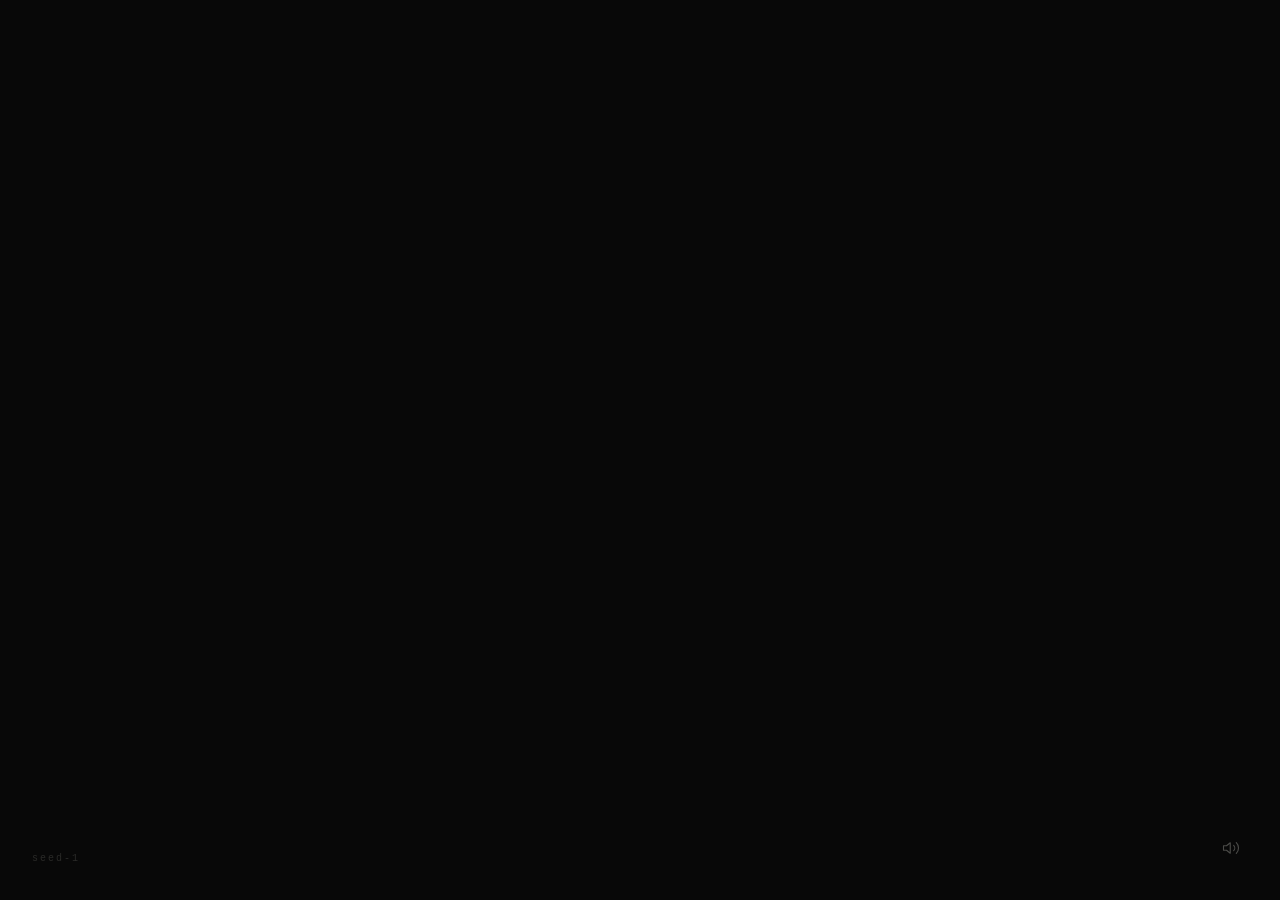
==== seed-1/experience/index.html @ fc24b25f "Create seed-1 experience index.html" ====
<!DOCTYPE html>
<html lang="en">
<head>
  <meta charset="UTF-8" />
  <meta name="viewport" content="width=device-width, initial-scale=1.0, user-scalable=no" />
  <title>seed-1</title>
  <script src="https://cdnjs.cloudflare.com/ajax/libs/p5.js/1.9.0/p5.min.js"></script>
  <style>
    * { margin: 0; padding: 0; box-sizing: border-box; }

    html, body {
      width: 100%;
      height: 100%;
      background: #080808;
      overflow: hidden;
    }

    /* p5 canvas sits behind everything */
    canvas {
      display: block;
      position: fixed;
      inset: 0;
    }

    /* UI layer floats above canvas */
    #ui {
      position: fixed;
      inset: 0;
      pointer-events: none;
      z-index: 10;
    }

    /* Mute toggle — bottom right, pointer-events re-enabled */
    #mute-btn {
      position: absolute;
      bottom: 32px;
      right: 32px;
      pointer-events: all;
      cursor: pointer;
      background: none;
      border: none;
      padding: 8px;
      opacity: 0.35;
      transition: opacity 0.4s;
    }

    #mute-btn:hover { opacity: 0.7; }

    #mute-btn svg {
      width: 18px;
      height: 18px;
      fill: none;
      stroke: #c8c8c0;
      stroke-width: 1.5;
      stroke-linecap: round;
      stroke-linejoin: round;
    }

    /* Seed name — bottom left */
    #seed-label {
      position: absolute;
      bottom: 36px;
      left: 32px;
      font-family: 'Courier New', monospace;
      font-size: 10px;
      letter-spacing: 0.2em;
      color: #2a2a28;
      text-transform: lowercase;
    }
  </style>
</head>
<body>

<div id="ui">
  <button id="mute-btn" aria-label="Toggle sound" title="Toggle sound">
    <!-- Speaker icon, swapped via JS when muted -->
    <svg id="icon-sound" viewBox="0 0 24 24">
      <path d="M11 5L6 9H2v6h4l5 4V5z"/>
      <path d="M19.07 4.93a10 10 0 0 1 0 14.14"/>
      <path d="M15.54 8.46a5 5 0 0 1 0 7.07"/>
    </svg>
    <svg id="icon-mute" viewBox="0 0 24 24" style="display:none">
      <path d="M11 5L6 9H2v6h4l5 4V5z"/>
      <line x1="23" y1="9" x2="17" y2="15"/>
      <line x1="17" y1="9" x2="23" y2="15"/>
    </svg>
  </button>
  <span id="seed-label">seed-1</span>
</div>

<script>
// ─────────────────────────────────────────────────────────────────────────────
// CONFIGURATION
// Change SEED_STRING per pendant. Everything visual is derived from this value.
// Change SOUND_FILES to point to your hosted audio files.
// ─────────────────────────────────────────────────────────────────────────────

const SEED_STRING = 'seed-1';

const SOUND_FILES = [
  // Add your sound file URLs here, e.g.:
  // 'https://yourdomain.com/sounds/forest-a.mp3',
  // 'sounds/forest-b.mp3',
];

// ─────────────────────────────────────────────────────────────────────────────
// SEED HASH
// Converts the seed string into a stable integer used to initialise
// p5's random number generator. Same string → same visual character, always.
// ─────────────────────────────────────────────────────────────────────────────

function hashString(str) {
  let h = 0;
  for (let i = 0; i < str.length; i++) {
    h = Math.imul(31, h) + str.charCodeAt(i) | 0;
  }
  return Math.abs(h);
}

const SEED_INT = hashString(SEED_STRING);

// ─────────────────────────────────────────────────────────────────────────────
// TIME-BASED PHASE
// The animation runs on a continuous 6-hour cycle.
// Each visit catches it at a different point in that cycle.
// This value (0.0 → 1.0) is passed into the noise field as a z-offset,
// so the fluid is always mid-flow, never restarting from the same state.
// ─────────────────────────────────────────────────────────────────────────────

const CYCLE_MS    = 20 * 60 * 1000; // 20 minutes in milliseconds
const TIME_PHASE  = (Date.now() % CYCLE_MS) / CYCLE_MS; // 0.0 → 1.0

// ─────────────────────────────────────────────────────────────────────────────
// P5 SKETCH
// ─────────────────────────────────────────────────────────────────────────────

new p5(function(p) {

  // ── Parameters derived from seed ──────────────────────────────────────────
  // We temporarily set p5's random seed to extract stable parameters,
  // then reset it so the animation itself runs freely from the time phase.

  let params = {};

  function deriveParams() {
    p.randomSeed(SEED_INT);

    params = {
      // How many fluid layers to draw (2–4)
      layers:      Math.floor(p.random(2, 5)),

      // Base noise scale: controls size of fluid shapes
      // Smaller = larger, more billowing forms
      // Larger  = tighter, more intricate forms
      noiseScale:  p.random(0.0008, 0.0022),

      // How fast the noise field evolves over time
      // This is the speed of the 6-hour cycle applied per frame
      timeScale:   p.random(0.00006, 0.00014),

      // Ink darkness: how dark the shapes are relative to background
      // 0 = invisible, 1 = maximum contrast
      inkStrength: p.random(0.45, 0.72),

      // Slight warm/cool bias per pendant (very subtle)
      // 0 = pure grey, positive = very faint warm, negative = very faint cool
      colorBias:   p.random(-0.015, 0.015),
    };

    p.randomSeed(); // release seed lock
  }

  // ── Offscreen graphics buffers ────────────────────────────────────────────
  // We render each fluid layer into a graphics buffer,
  // then composite them onto the main canvas with low opacity.
  // This creates soft, overlapping forms rather than a single flat layer.

  let t = 0; // time accumulator, starts at the cycle phase

  // ── Setup ─────────────────────────────────────────────────────────────────

  p.setup = function() {
    let cnv = p.createCanvas(p.windowWidth, p.windowHeight);
    cnv.style('display', 'block');
    cnv.style('position', 'fixed');
    cnv.style('top', '0');
    cnv.style('left', '0');

    p.pixelDensity(1); // keep it lightweight on high-DPI screens
    p.noiseDetail(4, 0.5); // 4 octaves of noise, moderate falloff

    deriveParams();

    // Initialise time from the cycle phase so each visit starts mid-flow
    t = TIME_PHASE * 1000;

    p.background(38); // testing brightness — reduce back to 8 when done
    drawBacklight();
  };

  // ── Backlight ─────────────────────────────────────────────────────────────
  // A soft radial glow centred on the canvas — the ink floats against this
  // rather than against pure black. Drawn once at setup and also on resize.

  function drawBacklight() {
    let cx = p.width  / 2;
    let cy = p.height / 2;
    let r  = p.max(p.width, p.height) * 0.72;

    // Concentric ellipses fading inward to a slightly lighter centre —
    // most of the light is concentrated near the middle (quadratic falloff)
    for (let i = 0; i < 80; i++) {
      let pct = i / 80;               // 0 = edge, 1 = centre
      let br  = p.lerp(38, 72, pct * pct);
      let a   = p.lerp(0, 60, pct * pct);
      p.noStroke();
      p.fill(br, br, br + 2, a);      // faintest cool tint at centre
      let d = r * 2 * (1 - pct * 0.85);
      p.ellipse(cx, cy, d, d);
    }
  }

  // ── Draw ──────────────────────────────────────────────────────────────────
  // Each frame:
  // 1. Slowly fade the canvas toward the background — this dissolves old ink
  //    and creates smooth trailing forms rather than hard edges
  // 2. For each noise layer, sample the field and paint ink directly
  // 3. Advance time by a tiny amount

  p.draw = function() {

    // Fade toward background each frame — low alpha = long smooth trails
    // NOTE: bg value is bright (38) for testing — bring back to 8 when done
    p.noStroke();
    p.fill(38, 38, 40, 12);
    p.rect(0, 0, p.width, p.height);

    // Step size: pixels between noise samples
    // 4 = good balance of smoothness and performance
    let step = 4;

    // Draw each fluid layer directly onto the main canvas
    for (let li = 0; li < params.layers; li++) {

      // Each layer samples a offset region of the noise field
      // so they drift independently
      let layerOffset = li * 400;

      for (let x = 0; x < p.width; x += step) {
        for (let y = 0; y < p.height; y += step) {

          // 3D noise: x/y = position, t = slow time evolution
          let n = p.noise(
            x * params.noiseScale + layerOffset,
            y * params.noiseScale + layerOffset,
            t * params.timeScale + li * 0.3
          );

          // Only paint where noise exceeds threshold —
          // creates distinct shapes rather than a uniform wash
          let threshold = 0.42;
          let density = p.constrain((n - threshold) / (1 - threshold), 0, 1);

          if (density > 0) {
            // Ink is darker than the background — ink in water, not light
            // v goes from background brightness down toward black at full density
            let v = p.map(density, 0, 1, 38, 38 - params.inkStrength * 80);
            let rv = v + params.colorBias * 40;
            let bv = v - params.colorBias * 40;

            // Soft edges: opacity follows density
            let a = density * params.inkStrength * 255 * 0.6;

            p.noStroke();
            p.fill(rv, v, bv, a);
            p.rect(x, y, step, step);
          }
        }
      }
    }

    // Advance time — gentle continuous drift
    t += 0.08;
  };

  // ── Resize ────────────────────────────────────────────────────────────────

  p.windowResized = function() {
    p.resizeCanvas(p.windowWidth, p.windowHeight);
    p.background(38);
    drawBacklight();
  };

});

// ─────────────────────────────────────────────────────────────────────────────
// AUDIO
// Starts automatically on load. Falls back silently if no files are configured.
// Web Audio API requires a user gesture on some browsers before playing —
// we attach a one-time click listener as a fallback.
// ─────────────────────────────────────────────────────────────────────────────

let audioCtx   = null;
let gainNode   = null;
let isMuted    = false;
let hasPlayed  = false;

async function startAudio() {
  if (hasPlayed || SOUND_FILES.length === 0) return;
  hasPlayed = true;

  try {
    audioCtx = new (window.AudioContext || window.webkitAudioContext)();
    gainNode = audioCtx.createGain();
    gainNode.connect(audioCtx.destination);
    gainNode.gain.value = 1;

    // Pick a random file from the pool
    const url = SOUND_FILES[Math.floor(Math.random() * SOUND_FILES.length)];
    const res = await fetch(url);
    const buf = await res.arrayBuffer();
    const decoded = await audioCtx.decodeAudioData(buf);

    const source = audioCtx.createBufferSource();
    source.buffer  = decoded;
    source.loop    = true;
    source.connect(gainNode);
    source.start();

    // When this sound ends, pick a new random one
    source.onended = () => { hasPlayed = false; startAudio(); };

  } catch(e) {
    // No sound configured or blocked — fail silently
    console.info('Audio not available:', e.message);
  }
}

// Try autoplay immediately
startAudio();

// Fallback: first interaction triggers audio if autoplay was blocked
document.addEventListener('click', () => startAudio(), { once: true });
document.addEventListener('touchend', () => startAudio(), { once: true });

// ── Mute toggle ──────────────────────────────────────────────────────────────

const muteBtn   = document.getElementById('mute-btn');
const iconSound = document.getElementById('icon-sound');
const iconMute  = document.getElementById('icon-mute');

muteBtn.addEventListener('click', () => {
  isMuted = !isMuted;

  if (gainNode) {
    // Smooth fade rather than abrupt cut
    gainNode.gain.cancelScheduledValues(audioCtx.currentTime);
    gainNode.gain.linearRampToValueAtTime(
      isMuted ? 0 : 1,
      audioCtx.currentTime + 0.3
    );
  }

  iconSound.style.display = isMuted ? 'none'  : 'block';
  iconMute.style.display  = isMuted ? 'block' : 'none';
});
</script>

</body>
</html>
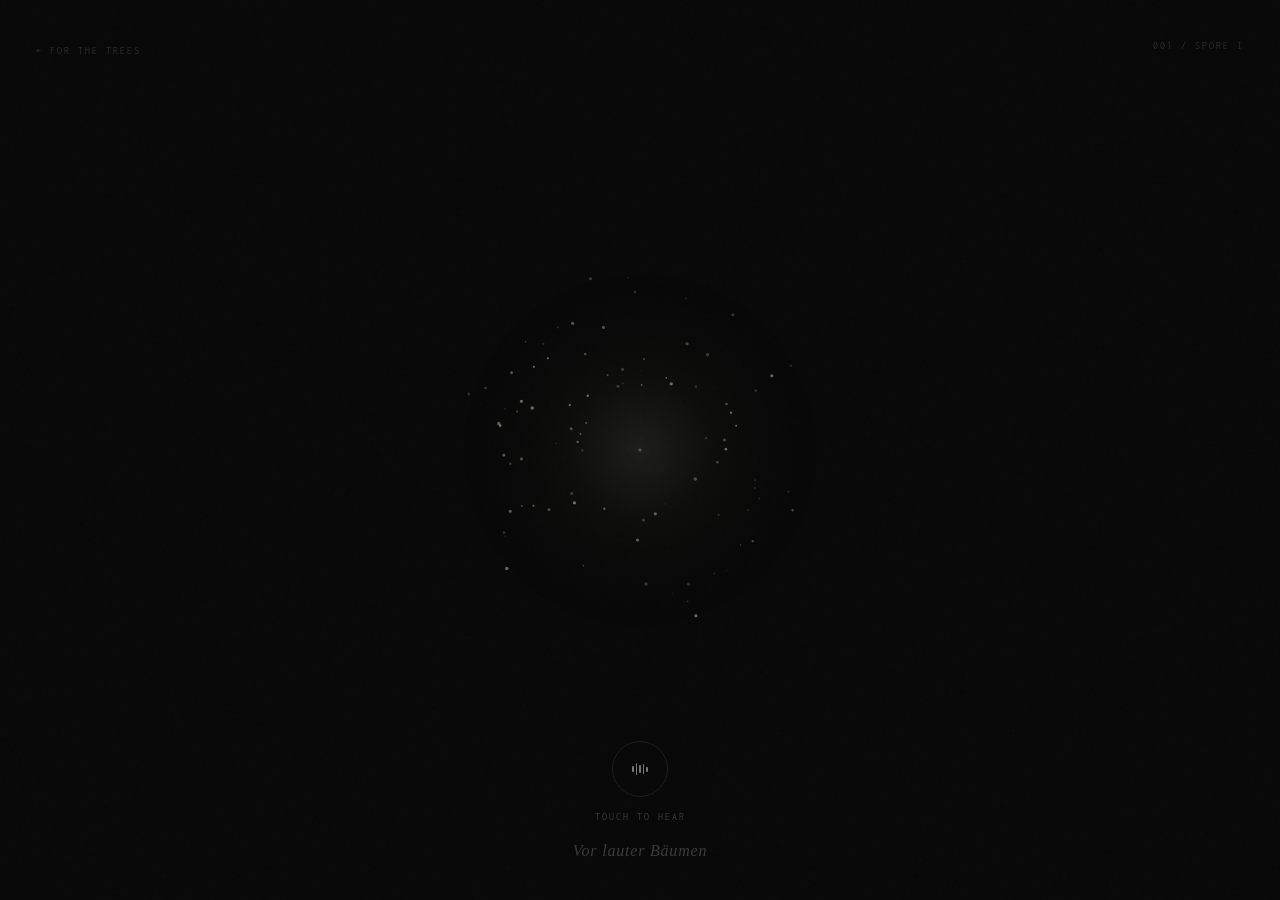
==== commit da8cf30f: "Update index.html" ====
--- a/seed-1/experience/index.html
+++ b/seed-1/experience/index.html
@@ -1,370 +1,500 @@
 <!DOCTYPE html>
-<html lang="en">
+<html lang="de">
 <head>
   <meta charset="UTF-8" />
-  <meta name="viewport" content="width=device-width, initial-scale=1.0, user-scalable=no" />
-  <title>seed-1</title>
-  <script src="https://cdnjs.cloudflare.com/ajax/libs/p5.js/1.9.0/p5.min.js"></script>
+  <meta name="viewport" content="width=device-width, initial-scale=1.0" />
+  <title>Spore I — For the Trees</title>
+  <link rel="preconnect" href="https://fonts.googleapis.com">
+  <link href="https://fonts.googleapis.com/css2?family=IM+Fell+English:ital@0;1&family=Inconsolata:wght@300;400&display=swap" rel="stylesheet">
   <style>
+    :root {
+      --black: #080808;
+      --border: #1e1e1e;
+      --text-dim: #3a3a3a;
+      --text-mid: #777770;
+      --text: #c8c8c0;
+      --text-bright: #e8e8e0;
+      --accent: #a8a890;
+    }
+
     * { margin: 0; padding: 0; box-sizing: border-box; }
 
     html, body {
-      width: 100%;
+      background: var(--black);
+      color: var(--text);
+      font-family: 'Inconsolata', monospace;
+      font-weight: 300;
       height: 100%;
-      background: #080808;
       overflow: hidden;
-    }
-
-    /* p5 canvas sits behind everything */
-    canvas {
-      display: block;
+      user-select: none;
+    }
+
+    /* Grain */
+    body::after {
+      content: '';
       position: fixed;
       inset: 0;
-    }
-
-    /* UI layer floats above canvas */
-    #ui {
+      background-image: url("data:image/svg+xml,%3Csvg viewBox='0 0 256 256' xmlns='http://www.w3.org/2000/svg'%3E%3Cfilter id='noise'%3E%3CfeTurbulence type='fractalNoise' baseFrequency='0.9' numOctaves='4' stitchTiles='stitch'/%3E%3C/filter%3E%3Crect width='100%25' height='100%25' filter='url(%23noise)' opacity='0.04'/%3E%3C/svg%3E");
+      pointer-events: none;
+      z-index: 100;
+      opacity: 0.5;
+    }
+
+    canvas {
       position: fixed;
       inset: 0;
+      display: block;
+    }
+
+    /* UI layer */
+    .ui {
+      position: fixed;
+      inset: 0;
+      z-index: 10;
+      display: flex;
+      flex-direction: column;
+      justify-content: space-between;
+      padding: 40px 36px;
       pointer-events: none;
-      z-index: 10;
-    }
-
-    /* Mute toggle — bottom right, pointer-events re-enabled */
-    #mute-btn {
-      position: absolute;
-      bottom: 32px;
-      right: 32px;
+    }
+
+    .ui-top {
+      display: flex;
+      justify-content: space-between;
+      align-items: flex-start;
+    }
+
+    .ui-nav {
+      pointer-events: all;
+    }
+
+    .ui-nav a {
+      font-size: 10px;
+      letter-spacing: 0.2em;
+      text-transform: uppercase;
+      color: var(--text-dim);
+      text-decoration: none;
+      transition: color 0.3s;
+    }
+
+    .ui-nav a:hover { color: var(--text); }
+
+    .piece-id {
+      font-size: 10px;
+      letter-spacing: 0.2em;
+      text-transform: uppercase;
+      color: var(--text-dim);
+    }
+
+    .ui-bottom {
+      display: flex;
+      flex-direction: column;
+      align-items: center;
+      gap: 20px;
+    }
+
+    /* Sound trigger */
+    .sound-btn {
       pointer-events: all;
       cursor: pointer;
+      display: flex;
+      flex-direction: column;
+      align-items: center;
+      gap: 14px;
       background: none;
       border: none;
-      padding: 8px;
-      opacity: 0.35;
-      transition: opacity 0.4s;
-    }
-
-    #mute-btn:hover { opacity: 0.7; }
-
-    #mute-btn svg {
-      width: 18px;
-      height: 18px;
-      fill: none;
-      stroke: #c8c8c0;
-      stroke-width: 1.5;
-      stroke-linecap: round;
-      stroke-linejoin: round;
-    }
-
-    /* Seed name — bottom left */
-    #seed-label {
+      color: inherit;
+      font-family: inherit;
+      transition: opacity 0.3s;
+    }
+
+    .sound-btn:hover { opacity: 0.7; }
+
+    .sound-ring {
+      width: 56px;
+      height: 56px;
+      border-radius: 50%;
+      border: 1px solid var(--border);
+      display: flex;
+      align-items: center;
+      justify-content: center;
+      position: relative;
+      transition: border-color 0.4s;
+    }
+
+    .sound-ring.playing {
+      border-color: var(--accent);
+    }
+
+    .sound-ring.playing .pulse {
+      animation: pulse 2s ease-in-out infinite;
+    }
+
+    .pulse {
       position: absolute;
-      bottom: 36px;
-      left: 32px;
-      font-family: 'Courier New', monospace;
+      inset: -8px;
+      border-radius: 50%;
+      border: 1px solid var(--accent);
+      opacity: 0;
+    }
+
+    @keyframes pulse {
+      0%   { transform: scale(1);    opacity: 0.5; }
+      100% { transform: scale(1.5);  opacity: 0; }
+    }
+
+    .sound-icon {
+      width: 16px;
+      height: 16px;
+      display: flex;
+      align-items: center;
+      justify-content: center;
+      gap: 2px;
+    }
+
+    .sound-bar {
+      width: 2px;
+      background: var(--text-mid);
+      border-radius: 1px;
+      transition: height 0.1s;
+    }
+
+    .b1 { height: 6px; }
+    .b2 { height: 12px; }
+    .b3 { height: 8px; }
+    .b4 { height: 10px; }
+    .b5 { height: 5px; }
+
+    .sound-ring.playing .b1 { animation: bar 0.8s ease-in-out infinite alternate; }
+    .sound-ring.playing .b2 { animation: bar 0.6s ease-in-out infinite alternate 0.1s; }
+    .sound-ring.playing .b3 { animation: bar 1s ease-in-out infinite alternate 0.2s; }
+    .sound-ring.playing .b4 { animation: bar 0.7s ease-in-out infinite alternate 0.05s; }
+    .sound-ring.playing .b5 { animation: bar 0.9s ease-in-out infinite alternate 0.15s; }
+
+    @keyframes bar {
+      from { transform: scaleY(0.3); }
+      to   { transform: scaleY(1.8); }
+    }
+
+    .sound-label {
       font-size: 10px;
       letter-spacing: 0.2em;
-      color: #2a2a28;
-      text-transform: lowercase;
+      text-transform: uppercase;
+      color: var(--text-dim);
+    }
+
+    .piece-title {
+      font-family: 'IM Fell English', serif;
+      font-style: italic;
+      font-size: 1rem;
+      color: var(--text-dim);
+      letter-spacing: 0.05em;
+    }
+
+    /* Loading screen */
+    #loading {
+      position: fixed;
+      inset: 0;
+      background: var(--black);
+      z-index: 50;
+      display: flex;
+      align-items: center;
+      justify-content: center;
+      transition: opacity 0.8s ease;
+    }
+
+    #loading.hidden {
+      opacity: 0;
+      pointer-events: none;
+    }
+
+    .loading-text {
+      font-size: 10px;
+      letter-spacing: 0.3em;
+      text-transform: uppercase;
+      color: var(--text-dim);
+      animation: breathe 2s ease-in-out infinite;
+    }
+
+    @keyframes breathe {
+      0%, 100% { opacity: 0.3; }
+      50%       { opacity: 0.8; }
     }
   </style>
 </head>
 <body>
 
-<div id="ui">
-  <button id="mute-btn" aria-label="Toggle sound" title="Toggle sound">
-    <!-- Speaker icon, swapped via JS when muted -->
-    <svg id="icon-sound" viewBox="0 0 24 24">
-      <path d="M11 5L6 9H2v6h4l5 4V5z"/>
-      <path d="M19.07 4.93a10 10 0 0 1 0 14.14"/>
-      <path d="M15.54 8.46a5 5 0 0 1 0 7.07"/>
-    </svg>
-    <svg id="icon-mute" viewBox="0 0 24 24" style="display:none">
-      <path d="M11 5L6 9H2v6h4l5 4V5z"/>
-      <line x1="23" y1="9" x2="17" y2="15"/>
-      <line x1="17" y1="9" x2="23" y2="15"/>
-    </svg>
-  </button>
-  <span id="seed-label">seed-1</span>
+<div id="loading"><p class="loading-text">…</p></div>
+
+<canvas id="c"></canvas>
+
+<div class="ui">
+  <div class="ui-top">
+    <div class="ui-nav">
+      <a href="../index.html">← For the Trees</a>
+    </div>
+    <div class="piece-id">001 / Spore I</div>
+  </div>
+
+  <div class="ui-bottom">
+    <button class="sound-btn" id="soundBtn" aria-label="Play sound">
+      <div class="sound-ring" id="soundRing">
+        <div class="pulse"></div>
+        <div class="sound-icon">
+          <div class="sound-bar b1"></div>
+          <div class="sound-bar b2"></div>
+          <div class="sound-bar b3"></div>
+          <div class="sound-bar b4"></div>
+          <div class="sound-bar b5"></div>
+        </div>
+      </div>
+      <span class="sound-label" id="soundLabel">Touch to hear</span>
+    </button>
+    <p class="piece-title">Vor lauter Bäumen</p>
+  </div>
 </div>
 
 <script>
-// ─────────────────────────────────────────────────────────────────────────────
-// CONFIGURATION
-// Change SEED_STRING per pendant. Everything visual is derived from this value.
-// Change SOUND_FILES to point to your hosted audio files.
-// ─────────────────────────────────────────────────────────────────────────────
-
-const SEED_STRING = 'seed-1';
-
-const SOUND_FILES = [
-  // Add your sound file URLs here, e.g.:
-  // 'https://yourdomain.com/sounds/forest-a.mp3',
-  // 'sounds/forest-b.mp3',
+// ─── Physics simulation ───────────────────────────────────────────────────────
+// Spore particles: each one is a small body with spring/drag forces.
+// On hover/touch, a repulsion field pushes them away.
+// They naturally settle back into a loose orbiting cluster.
+
+const canvas = document.getElementById('c');
+const ctx    = canvas.getContext('2d');
+
+let W, H, cx, cy, mouse = { x: -9999, y: -9999, active: false };
+let bodies = [];
+let time = 0;
+
+function resize() {
+  W = canvas.width  = window.innerWidth;
+  H = canvas.height = window.innerHeight;
+  cx = W / 2; cy = H / 2;
+}
+
+// ── Body class ──────────────────────────────────────────────────────────────
+class Body {
+  constructor() {
+    const angle  = Math.random() * Math.PI * 2;
+    const radius = 60 + Math.random() * 120;
+    this.ox = cx + Math.cos(angle) * radius; // orbit origin
+    this.oy = cy + Math.sin(angle) * radius;
+    this.x  = this.ox;
+    this.y  = this.oy;
+    this.vx = 0;
+    this.vy = 0;
+    this.r  = Math.random() * 1.4 + 0.4;
+    this.alpha = Math.random() * 0.5 + 0.15;
+    this.orbitSpeed = (Math.random() - 0.5) * 0.0006;
+    this.orbitAngle = angle;
+    this.orbitR     = radius;
+    this.phase      = Math.random() * Math.PI * 2;
+    this.breatheAmp = Math.random() * 4 + 1;
+    this.breatheSpd = Math.random() * 0.008 + 0.004;
+  }
+
+  update() {
+    // Slowly drift orbit origin
+    this.orbitAngle += this.orbitSpeed;
+    const breathe = Math.sin(time * this.breatheSpd + this.phase) * this.breatheAmp;
+    this.ox = cx + Math.cos(this.orbitAngle) * (this.orbitR + breathe);
+    this.oy = cy + Math.sin(this.orbitAngle) * (this.orbitR + breathe);
+
+    // Spring toward orbit origin
+    const kSpring = 0.018;
+    const dx = this.ox - this.x;
+    const dy = this.oy - this.y;
+    this.vx += dx * kSpring;
+    this.vy += dy * kSpring;
+
+    // Repulsion from mouse/touch
+    if (mouse.active) {
+      const mx = mouse.x - this.x;
+      const my = mouse.y - this.y;
+      const dist = Math.sqrt(mx * mx + my * my);
+      const repelRadius = 140;
+      if (dist < repelRadius && dist > 0) {
+        const force = (1 - dist / repelRadius) * 3.5;
+        this.vx -= (mx / dist) * force;
+        this.vy -= (my / dist) * force;
+      }
+    }
+
+    // Drag
+    this.vx *= 0.88;
+    this.vy *= 0.88;
+
+    this.x += this.vx;
+    this.y += this.vy;
+  }
+
+  draw() {
+    ctx.beginPath();
+    ctx.arc(this.x, this.y, this.r, 0, Math.PI * 2);
+    ctx.fillStyle = `rgba(168, 168, 144, ${this.alpha})`;
+    ctx.fill();
+  }
+}
+
+// ── Central glow ────────────────────────────────────────────────────────────
+function drawCore() {
+  const pulse = Math.sin(time * 0.012) * 0.04 + 0.12;
+  const grad  = ctx.createRadialGradient(cx, cy, 0, cx, cy, 180);
+  grad.addColorStop(0,   `rgba(168, 168, 120, ${pulse})`);
+  grad.addColorStop(0.4, `rgba(100, 100, 80,  ${pulse * 0.4})`);
+  grad.addColorStop(1,   'rgba(0,0,0,0)');
+  ctx.beginPath();
+  ctx.arc(cx, cy, 180, 0, Math.PI * 2);
+  ctx.fillStyle = grad;
+  ctx.fill();
+
+  // tiny center dot
+  ctx.beginPath();
+  ctx.arc(cx, cy, 1.5, 0, Math.PI * 2);
+  ctx.fillStyle = `rgba(168, 168, 144, 0.4)`;
+  ctx.fill();
+}
+
+// ── Connection lines (very faint) ───────────────────────────────────────────
+function drawConnections() {
+  const threshold = 80;
+  for (let i = 0; i < bodies.length; i++) {
+    const a = bodies[i];
+    const da = Math.hypot(a.x - cx, a.y - cy);
+    if (da < threshold * 1.5) {
+      const alpha = (1 - da / (threshold * 2)) * 0.06;
+      ctx.beginPath();
+      ctx.moveTo(cx, cy);
+      ctx.lineTo(a.x, a.y);
+      ctx.strokeStyle = `rgba(168,168,144,${alpha})`;
+      ctx.lineWidth   = 0.4;
+      ctx.stroke();
+    }
+    for (let j = i + 1; j < bodies.length; j++) {
+      const b = bodies[j];
+      const d = Math.hypot(a.x - b.x, a.y - b.y);
+      if (d < threshold) {
+        const alpha = (1 - d / threshold) * 0.04;
+        ctx.beginPath();
+        ctx.moveTo(a.x, a.y);
+        ctx.lineTo(b.x, b.y);
+        ctx.strokeStyle = `rgba(168,168,144,${alpha})`;
+        ctx.lineWidth   = 0.3;
+        ctx.stroke();
+      }
+    }
+  }
+}
+
+function loop() {
+  time++;
+  ctx.clearRect(0, 0, W, H);
+  drawCore();
+  drawConnections();
+  bodies.forEach(b => { b.update(); b.draw(); });
+  requestAnimationFrame(loop);
+}
+
+function init() {
+  resize();
+  bodies = Array.from({ length: 90 }, () => new Body());
+  loop();
+  // hide loading
+  setTimeout(() => {
+    document.getElementById('loading').classList.add('hidden');
+  }, 600);
+}
+
+window.addEventListener('resize', () => {
+  resize();
+  bodies.forEach(b => {
+    const angle = Math.random() * Math.PI * 2;
+    b.orbitAngle = angle;
+    b.ox = cx + Math.cos(angle) * b.orbitR;
+    b.oy = cy + Math.sin(angle) * b.orbitR;
+  });
+});
+
+// ── Input ────────────────────────────────────────────────────────────────────
+canvas.addEventListener('mousemove', e => {
+  mouse.x = e.clientX; mouse.y = e.clientY; mouse.active = true;
+});
+canvas.addEventListener('mouseleave', () => { mouse.active = false; });
+canvas.addEventListener('touchmove',  e => {
+  e.preventDefault();
+  mouse.x = e.touches[0].clientX;
+  mouse.y = e.touches[0].clientY;
+  mouse.active = true;
+}, { passive: false });
+canvas.addEventListener('touchend', () => { mouse.active = false; });
+
+// ─── Audio ────────────────────────────────────────────────────────────────────
+// Placeholder: swap these URLs for your actual hosted sound files
+// or replace the fetch with an API call to ElevenLabs / AudioGen
+const SOUNDS = [
+  'sounds/forest-1.mp3',
+  'sounds/forest-2.mp3',
+  'sounds/forest-3.mp3',
 ];
 
-// ─────────────────────────────────────────────────────────────────────────────
-// SEED HASH
-// Converts the seed string into a stable integer used to initialise
-// p5's random number generator. Same string → same visual character, always.
-// ─────────────────────────────────────────────────────────────────────────────
-
-function hashString(str) {
-  let h = 0;
-  for (let i = 0; i < str.length; i++) {
-    h = Math.imul(31, h) + str.charCodeAt(i) | 0;
+let audioCtx = null;
+let currentSource = null;
+let isPlaying = false;
+
+const btn   = document.getElementById('soundBtn');
+const ring  = document.getElementById('soundRing');
+const label = document.getElementById('soundLabel');
+
+async function playRandomSound() {
+  if (!audioCtx) audioCtx = new (window.AudioContext || window.webkitAudioContext)();
+
+  if (isPlaying && currentSource) {
+    currentSource.stop();
+    isPlaying = false;
+    ring.classList.remove('playing');
+    label.textContent = 'Touch to hear';
+    return;
   }
-  return Math.abs(h);
-}
-
-const SEED_INT = hashString(SEED_STRING);
-
-// ─────────────────────────────────────────────────────────────────────────────
-// TIME-BASED PHASE
-// The animation runs on a continuous 6-hour cycle.
-// Each visit catches it at a different point in that cycle.
-// This value (0.0 → 1.0) is passed into the noise field as a z-offset,
-// so the fluid is always mid-flow, never restarting from the same state.
-// ─────────────────────────────────────────────────────────────────────────────
-
-const CYCLE_MS    = 20 * 60 * 1000; // 20 minutes in milliseconds
-const TIME_PHASE  = (Date.now() % CYCLE_MS) / CYCLE_MS; // 0.0 → 1.0
-
-// ─────────────────────────────────────────────────────────────────────────────
-// P5 SKETCH
-// ─────────────────────────────────────────────────────────────────────────────
-
-new p5(function(p) {
-
-  // ── Parameters derived from seed ──────────────────────────────────────────
-  // We temporarily set p5's random seed to extract stable parameters,
-  // then reset it so the animation itself runs freely from the time phase.
-
-  let params = {};
-
-  function deriveParams() {
-    p.randomSeed(SEED_INT);
-
-    params = {
-      // How many fluid layers to draw (2–4)
-      layers:      Math.floor(p.random(2, 5)),
-
-      // Base noise scale: controls size of fluid shapes
-      // Smaller = larger, more billowing forms
-      // Larger  = tighter, more intricate forms
-      noiseScale:  p.random(0.0008, 0.0022),
-
-      // How fast the noise field evolves over time
-      // This is the speed of the 6-hour cycle applied per frame
-      timeScale:   p.random(0.00006, 0.00014),
-
-      // Ink darkness: how dark the shapes are relative to background
-      // 0 = invisible, 1 = maximum contrast
-      inkStrength: p.random(0.45, 0.72),
-
-      // Slight warm/cool bias per pendant (very subtle)
-      // 0 = pure grey, positive = very faint warm, negative = very faint cool
-      colorBias:   p.random(-0.015, 0.015),
+
+  label.textContent = '…';
+  const url = SOUNDS[Math.floor(Math.random() * SOUNDS.length)];
+
+  try {
+    const res    = await fetch(url);
+    const buffer = await res.arrayBuffer();
+    const decoded = await audioCtx.decodeAudioData(buffer);
+
+    currentSource = audioCtx.createBufferSource();
+    currentSource.buffer = decoded;
+    currentSource.connect(audioCtx.destination);
+    currentSource.start();
+    isPlaying = true;
+    ring.classList.add('playing');
+    label.textContent = 'Playing';
+
+    currentSource.onended = () => {
+      isPlaying = false;
+      ring.classList.remove('playing');
+      label.textContent = 'Touch to hear';
     };
-
-    p.randomSeed(); // release seed lock
+  } catch(e) {
+    // No sound files yet — still show the animation
+    console.warn('Sound not available:', e);
+    label.textContent = 'Touch to hear';
+    // Simulate playing state for demo purposes
+    ring.classList.add('playing');
+    label.textContent = 'Playing';
+    setTimeout(() => {
+      ring.classList.remove('playing');
+      label.textContent = 'Touch to hear';
+    }, 4000);
   }
-
-  // ── Offscreen graphics buffers ────────────────────────────────────────────
-  // We render each fluid layer into a graphics buffer,
-  // then composite them onto the main canvas with low opacity.
-  // This creates soft, overlapping forms rather than a single flat layer.
-
-  let t = 0; // time accumulator, starts at the cycle phase
-
-  // ── Setup ─────────────────────────────────────────────────────────────────
-
-  p.setup = function() {
-    let cnv = p.createCanvas(p.windowWidth, p.windowHeight);
-    cnv.style('display', 'block');
-    cnv.style('position', 'fixed');
-    cnv.style('top', '0');
-    cnv.style('left', '0');
-
-    p.pixelDensity(1); // keep it lightweight on high-DPI screens
-    p.noiseDetail(4, 0.5); // 4 octaves of noise, moderate falloff
-
-    deriveParams();
-
-    // Initialise time from the cycle phase so each visit starts mid-flow
-    t = TIME_PHASE * 1000;
-
-    p.background(38); // testing brightness — reduce back to 8 when done
-    drawBacklight();
-  };
-
-  // ── Backlight ─────────────────────────────────────────────────────────────
-  // A soft radial glow centred on the canvas — the ink floats against this
-  // rather than against pure black. Drawn once at setup and also on resize.
-
-  function drawBacklight() {
-    let cx = p.width  / 2;
-    let cy = p.height / 2;
-    let r  = p.max(p.width, p.height) * 0.72;
-
-    // Concentric ellipses fading inward to a slightly lighter centre —
-    // most of the light is concentrated near the middle (quadratic falloff)
-    for (let i = 0; i < 80; i++) {
-      let pct = i / 80;               // 0 = edge, 1 = centre
-      let br  = p.lerp(38, 72, pct * pct);
-      let a   = p.lerp(0, 60, pct * pct);
-      p.noStroke();
-      p.fill(br, br, br + 2, a);      // faintest cool tint at centre
-      let d = r * 2 * (1 - pct * 0.85);
-      p.ellipse(cx, cy, d, d);
-    }
-  }
-
-  // ── Draw ──────────────────────────────────────────────────────────────────
-  // Each frame:
-  // 1. Slowly fade the canvas toward the background — this dissolves old ink
-  //    and creates smooth trailing forms rather than hard edges
-  // 2. For each noise layer, sample the field and paint ink directly
-  // 3. Advance time by a tiny amount
-
-  p.draw = function() {
-
-    // Fade toward background each frame — low alpha = long smooth trails
-    // NOTE: bg value is bright (38) for testing — bring back to 8 when done
-    p.noStroke();
-    p.fill(38, 38, 40, 12);
-    p.rect(0, 0, p.width, p.height);
-
-    // Step size: pixels between noise samples
-    // 4 = good balance of smoothness and performance
-    let step = 4;
-
-    // Draw each fluid layer directly onto the main canvas
-    for (let li = 0; li < params.layers; li++) {
-
-      // Each layer samples a offset region of the noise field
-      // so they drift independently
-      let layerOffset = li * 400;
-
-      for (let x = 0; x < p.width; x += step) {
-        for (let y = 0; y < p.height; y += step) {
-
-          // 3D noise: x/y = position, t = slow time evolution
-          let n = p.noise(
-            x * params.noiseScale + layerOffset,
-            y * params.noiseScale + layerOffset,
-            t * params.timeScale + li * 0.3
-          );
-
-          // Only paint where noise exceeds threshold —
-          // creates distinct shapes rather than a uniform wash
-          let threshold = 0.42;
-          let density = p.constrain((n - threshold) / (1 - threshold), 0, 1);
-
-          if (density > 0) {
-            // Ink is darker than the background — ink in water, not light
-            // v goes from background brightness down toward black at full density
-            let v = p.map(density, 0, 1, 38, 38 - params.inkStrength * 80);
-            let rv = v + params.colorBias * 40;
-            let bv = v - params.colorBias * 40;
-
-            // Soft edges: opacity follows density
-            let a = density * params.inkStrength * 255 * 0.6;
-
-            p.noStroke();
-            p.fill(rv, v, bv, a);
-            p.rect(x, y, step, step);
-          }
-        }
-      }
-    }
-
-    // Advance time — gentle continuous drift
-    t += 0.08;
-  };
-
-  // ── Resize ────────────────────────────────────────────────────────────────
-
-  p.windowResized = function() {
-    p.resizeCanvas(p.windowWidth, p.windowHeight);
-    p.background(38);
-    drawBacklight();
-  };
-
-});
-
-// ─────────────────────────────────────────────────────────────────────────────
-// AUDIO
-// Starts automatically on load. Falls back silently if no files are configured.
-// Web Audio API requires a user gesture on some browsers before playing —
-// we attach a one-time click listener as a fallback.
-// ─────────────────────────────────────────────────────────────────────────────
-
-let audioCtx   = null;
-let gainNode   = null;
-let isMuted    = false;
-let hasPlayed  = false;
-
-async function startAudio() {
-  if (hasPlayed || SOUND_FILES.length === 0) return;
-  hasPlayed = true;
-
-  try {
-    audioCtx = new (window.AudioContext || window.webkitAudioContext)();
-    gainNode = audioCtx.createGain();
-    gainNode.connect(audioCtx.destination);
-    gainNode.gain.value = 1;
-
-    // Pick a random file from the pool
-    const url = SOUND_FILES[Math.floor(Math.random() * SOUND_FILES.length)];
-    const res = await fetch(url);
-    const buf = await res.arrayBuffer();
-    const decoded = await audioCtx.decodeAudioData(buf);
-
-    const source = audioCtx.createBufferSource();
-    source.buffer  = decoded;
-    source.loop    = true;
-    source.connect(gainNode);
-    source.start();
-
-    // When this sound ends, pick a new random one
-    source.onended = () => { hasPlayed = false; startAudio(); };
-
-  } catch(e) {
-    // No sound configured or blocked — fail silently
-    console.info('Audio not available:', e.message);
-  }
-}
-
-// Try autoplay immediately
-startAudio();
-
-// Fallback: first interaction triggers audio if autoplay was blocked
-document.addEventListener('click', () => startAudio(), { once: true });
-document.addEventListener('touchend', () => startAudio(), { once: true });
-
-// ── Mute toggle ──────────────────────────────────────────────────────────────
-
-const muteBtn   = document.getElementById('mute-btn');
-const iconSound = document.getElementById('icon-sound');
-const iconMute  = document.getElementById('icon-mute');
-
-muteBtn.addEventListener('click', () => {
-  isMuted = !isMuted;
-
-  if (gainNode) {
-    // Smooth fade rather than abrupt cut
-    gainNode.gain.cancelScheduledValues(audioCtx.currentTime);
-    gainNode.gain.linearRampToValueAtTime(
-      isMuted ? 0 : 1,
-      audioCtx.currentTime + 0.3
-    );
-  }
-
-  iconSound.style.display = isMuted ? 'none'  : 'block';
-  iconMute.style.display  = isMuted ? 'block' : 'none';
-});
+}
+
+btn.addEventListener('click', playRandomSound);
+
+init();
 </script>
-
 </body>
 </html>
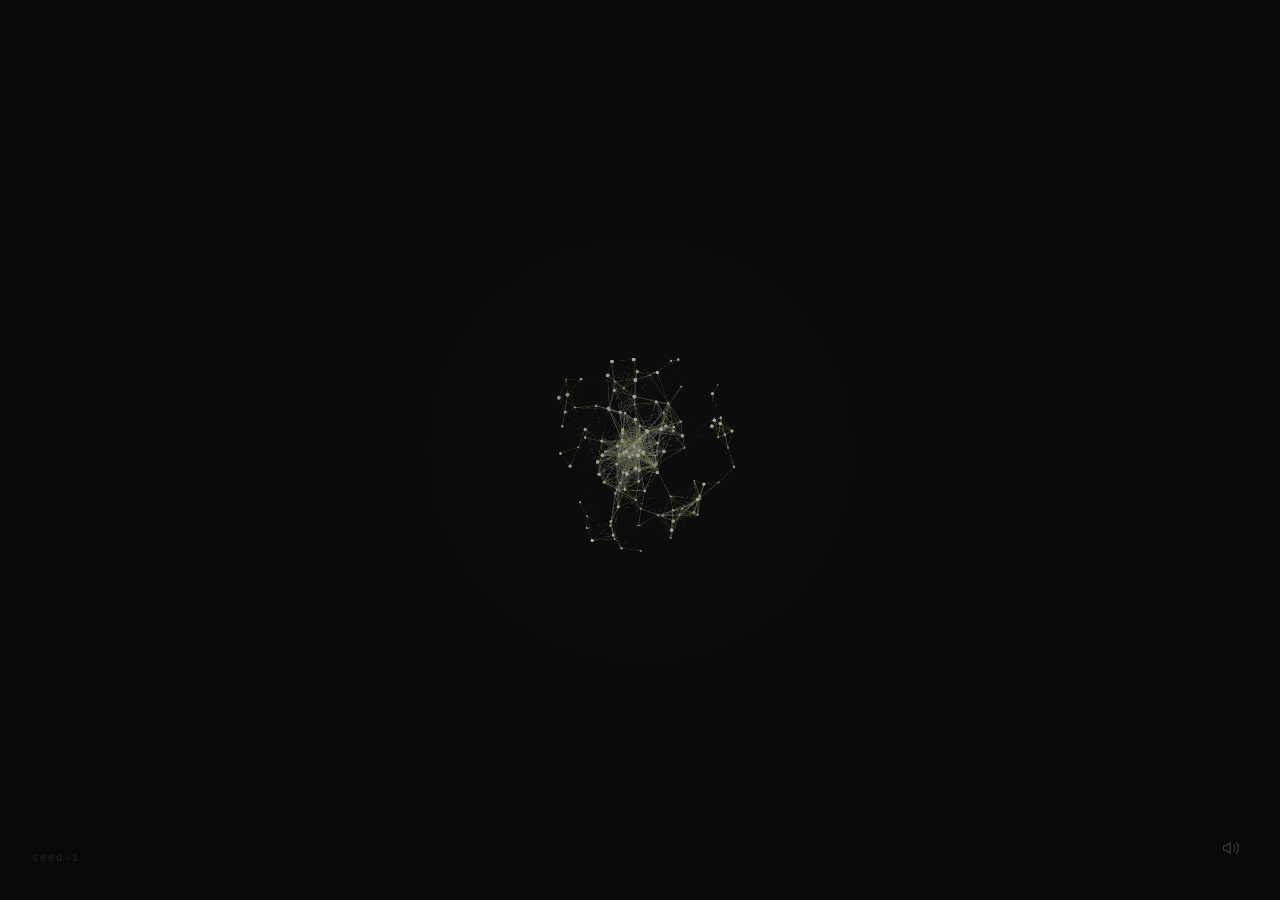
==== commit 1177fe88: "Update index.html include audio" ====
--- a/seed-1/experience/index.html
+++ b/seed-1/experience/index.html
@@ -1,500 +1,353 @@
 <!DOCTYPE html>
-<html lang="de">
+<html lang="en">
 <head>
   <meta charset="UTF-8" />
-  <meta name="viewport" content="width=device-width, initial-scale=1.0" />
-  <title>Spore I — For the Trees</title>
-  <link rel="preconnect" href="https://fonts.googleapis.com">
-  <link href="https://fonts.googleapis.com/css2?family=IM+Fell+English:ital@0;1&family=Inconsolata:wght@300;400&display=swap" rel="stylesheet">
+  <meta name="viewport" content="width=device-width, initial-scale=1.0, user-scalable=no" />
+  <title>seed-1</title>
   <style>
-    :root {
-      --black: #080808;
-      --border: #1e1e1e;
-      --text-dim: #3a3a3a;
-      --text-mid: #777770;
-      --text: #c8c8c0;
-      --text-bright: #e8e8e0;
-      --accent: #a8a890;
-    }
-
     * { margin: 0; padding: 0; box-sizing: border-box; }
 
     html, body {
-      background: var(--black);
-      color: var(--text);
-      font-family: 'Inconsolata', monospace;
-      font-weight: 300;
+      width: 100%;
       height: 100%;
+      background: #080808;
       overflow: hidden;
-      user-select: none;
-    }
-
-    /* Grain */
-    body::after {
-      content: '';
+    }
+
+    canvas {
+      display: block;
       position: fixed;
       inset: 0;
-      background-image: url("data:image/svg+xml,%3Csvg viewBox='0 0 256 256' xmlns='http://www.w3.org/2000/svg'%3E%3Cfilter id='noise'%3E%3CfeTurbulence type='fractalNoise' baseFrequency='0.9' numOctaves='4' stitchTiles='stitch'/%3E%3C/filter%3E%3Crect width='100%25' height='100%25' filter='url(%23noise)' opacity='0.04'/%3E%3C/svg%3E");
-      pointer-events: none;
-      z-index: 100;
-      opacity: 0.5;
-    }
-
-    canvas {
+    }
+
+    #ui {
       position: fixed;
       inset: 0;
-      display: block;
-    }
-
-    /* UI layer */
-    .ui {
-      position: fixed;
-      inset: 0;
+      pointer-events: none;
       z-index: 10;
-      display: flex;
-      flex-direction: column;
-      justify-content: space-between;
-      padding: 40px 36px;
-      pointer-events: none;
-    }
-
-    .ui-top {
-      display: flex;
-      justify-content: space-between;
-      align-items: flex-start;
-    }
-
-    .ui-nav {
+    }
+
+    #mute-btn {
+      position: absolute;
+      bottom: 32px;
+      right: 32px;
       pointer-events: all;
-    }
-
-    .ui-nav a {
+      cursor: pointer;
+      background: none;
+      border: none;
+      padding: 8px;
+      opacity: 0.28;
+      transition: opacity 0.4s;
+    }
+
+    #mute-btn:hover { opacity: 0.6; }
+
+    #mute-btn svg {
+      width: 18px;
+      height: 18px;
+      fill: none;
+      stroke: #c8c8c0;
+      stroke-width: 1.5;
+      stroke-linecap: round;
+      stroke-linejoin: round;
+    }
+
+    #seed-label {
+      position: absolute;
+      bottom: 36px;
+      left: 32px;
+      font-family: 'Courier New', monospace;
       font-size: 10px;
       letter-spacing: 0.2em;
-      text-transform: uppercase;
-      color: var(--text-dim);
-      text-decoration: none;
-      transition: color 0.3s;
-    }
-
-    .ui-nav a:hover { color: var(--text); }
-
-    .piece-id {
-      font-size: 10px;
-      letter-spacing: 0.2em;
-      text-transform: uppercase;
-      color: var(--text-dim);
-    }
-
-    .ui-bottom {
-      display: flex;
-      flex-direction: column;
-      align-items: center;
-      gap: 20px;
-    }
-
-    /* Sound trigger */
-    .sound-btn {
-      pointer-events: all;
-      cursor: pointer;
-      display: flex;
-      flex-direction: column;
-      align-items: center;
-      gap: 14px;
-      background: none;
-      border: none;
-      color: inherit;
-      font-family: inherit;
-      transition: opacity 0.3s;
-    }
-
-    .sound-btn:hover { opacity: 0.7; }
-
-    .sound-ring {
-      width: 56px;
-      height: 56px;
-      border-radius: 50%;
-      border: 1px solid var(--border);
-      display: flex;
-      align-items: center;
-      justify-content: center;
-      position: relative;
-      transition: border-color 0.4s;
-    }
-
-    .sound-ring.playing {
-      border-color: var(--accent);
-    }
-
-    .sound-ring.playing .pulse {
-      animation: pulse 2s ease-in-out infinite;
-    }
-
-    .pulse {
-      position: absolute;
-      inset: -8px;
-      border-radius: 50%;
-      border: 1px solid var(--accent);
-      opacity: 0;
-    }
-
-    @keyframes pulse {
-      0%   { transform: scale(1);    opacity: 0.5; }
-      100% { transform: scale(1.5);  opacity: 0; }
-    }
-
-    .sound-icon {
-      width: 16px;
-      height: 16px;
-      display: flex;
-      align-items: center;
-      justify-content: center;
-      gap: 2px;
-    }
-
-    .sound-bar {
-      width: 2px;
-      background: var(--text-mid);
-      border-radius: 1px;
-      transition: height 0.1s;
-    }
-
-    .b1 { height: 6px; }
-    .b2 { height: 12px; }
-    .b3 { height: 8px; }
-    .b4 { height: 10px; }
-    .b5 { height: 5px; }
-
-    .sound-ring.playing .b1 { animation: bar 0.8s ease-in-out infinite alternate; }
-    .sound-ring.playing .b2 { animation: bar 0.6s ease-in-out infinite alternate 0.1s; }
-    .sound-ring.playing .b3 { animation: bar 1s ease-in-out infinite alternate 0.2s; }
-    .sound-ring.playing .b4 { animation: bar 0.7s ease-in-out infinite alternate 0.05s; }
-    .sound-ring.playing .b5 { animation: bar 0.9s ease-in-out infinite alternate 0.15s; }
-
-    @keyframes bar {
-      from { transform: scaleY(0.3); }
-      to   { transform: scaleY(1.8); }
-    }
-
-    .sound-label {
-      font-size: 10px;
-      letter-spacing: 0.2em;
-      text-transform: uppercase;
-      color: var(--text-dim);
-    }
-
-    .piece-title {
-      font-family: 'IM Fell English', serif;
-      font-style: italic;
-      font-size: 1rem;
-      color: var(--text-dim);
-      letter-spacing: 0.05em;
-    }
-
-    /* Loading screen */
-    #loading {
-      position: fixed;
-      inset: 0;
-      background: var(--black);
-      z-index: 50;
-      display: flex;
-      align-items: center;
-      justify-content: center;
-      transition: opacity 0.8s ease;
-    }
-
-    #loading.hidden {
-      opacity: 0;
-      pointer-events: none;
-    }
-
-    .loading-text {
-      font-size: 10px;
-      letter-spacing: 0.3em;
-      text-transform: uppercase;
-      color: var(--text-dim);
-      animation: breathe 2s ease-in-out infinite;
-    }
-
-    @keyframes breathe {
-      0%, 100% { opacity: 0.3; }
-      50%       { opacity: 0.8; }
+      color: #242422;
+      text-transform: lowercase;
     }
   </style>
 </head>
 <body>
 
-<div id="loading"><p class="loading-text">…</p></div>
-
 <canvas id="c"></canvas>
 
-<div class="ui">
-  <div class="ui-top">
-    <div class="ui-nav">
-      <a href="../index.html">← For the Trees</a>
-    </div>
-    <div class="piece-id">001 / Spore I</div>
-  </div>
-
-  <div class="ui-bottom">
-    <button class="sound-btn" id="soundBtn" aria-label="Play sound">
-      <div class="sound-ring" id="soundRing">
-        <div class="pulse"></div>
-        <div class="sound-icon">
-          <div class="sound-bar b1"></div>
-          <div class="sound-bar b2"></div>
-          <div class="sound-bar b3"></div>
-          <div class="sound-bar b4"></div>
-          <div class="sound-bar b5"></div>
-        </div>
-      </div>
-      <span class="sound-label" id="soundLabel">Touch to hear</span>
-    </button>
-    <p class="piece-title">Vor lauter Bäumen</p>
-  </div>
+<div id="ui">
+  <button id="mute-btn" aria-label="Toggle sound">
+    <svg id="icon-sound" viewBox="0 0 24 24">
+      <path d="M11 5L6 9H2v6h4l5 4V5z"/>
+      <path d="M19.07 4.93a10 10 0 0 1 0 14.14"/>
+      <path d="M15.54 8.46a5 5 0 0 1 0 7.07"/>
+    </svg>
+    <svg id="icon-mute" viewBox="0 0 24 24" style="display:none">
+      <path d="M11 5L6 9H2v6h4l5 4V5z"/>
+      <line x1="23" y1="9" x2="17" y2="15"/>
+      <line x1="17" y1="9" x2="23" y2="15"/>
+    </svg>
+  </button>
+  <span id="seed-label">seed-1</span>
 </div>
 
 <script>
-// ─── Physics simulation ───────────────────────────────────────────────────────
-// Spore particles: each one is a small body with spring/drag forces.
-// On hover/touch, a repulsion field pushes them away.
-// They naturally settle back into a loose orbiting cluster.
+// ─────────────────────────────────────────────────────────────────────────────
+// CONFIGURATION — change these per pendant
+// ─────────────────────────────────────────────────────────────────────────────
+
+const SEED_STRING = 'seed-1';
+
+const SOUND_FILES = [
+  '../../sounds/a_breathing_forest_1.mp3',
+  '../../sounds/a_breathing_forest_2.mp3',
+  '../../sounds/a_breathing_forest_3.mp3',
+  '../../sounds/Caterpillars_dreaming_of_butterflies_during_the_winter_____2.mp3',
+  '../../sounds/leaves_falling_quietly_1.mp3',
+  '../../sounds/rocks_crumbling_and_freezing_1.mp3',
+  '../../sounds/trees_communicating_1.mp3',
+];
+
+// ─────────────────────────────────────────────────────────────────────────────
+// SEED HASH
+// Converts the seed string into a stable integer.
+// Same string always produces the same visual character.
+// ─────────────────────────────────────────────────────────────────────────────
+
+function hashString(str) {
+  let h = 0;
+  for (let i = 0; i < str.length; i++) {
+    h = Math.imul(31, h) + str.charCodeAt(i) | 0;
+  }
+  return Math.abs(h);
+}
+
+const SEED_INT = hashString(SEED_STRING);
+
+// Seeded pseudo-random generator — gives stable values from the seed
+// without affecting Math.random() used elsewhere
+function seededRandom(seed) {
+  let s = seed;
+  return function() {
+    s = (s * 1664525 + 1013904223) & 0xffffffff;
+    return (s >>> 0) / 0xffffffff;
+  };
+}
+
+const rng = seededRandom(SEED_INT);
+function sr(min, max) { return min + rng() * (max - min); }
+
+// ─────────────────────────────────────────────────────────────────────────────
+// TIME-BASED PHASE
+// Animation runs on a 20-minute cycle — each visit catches it mid-flow
+// ─────────────────────────────────────────────────────────────────────────────
+
+const CYCLE_MS   = 20 * 60 * 1000;
+const TIME_PHASE = (Date.now() % CYCLE_MS) / CYCLE_MS; // 0.0 → 1.0
+
+// ─────────────────────────────────────────────────────────────────────────────
+// PARAMETERS — derived from seed, stable per pendant
+// ─────────────────────────────────────────────────────────────────────────────
+
+const PARAMS = {
+  particleCount:  Math.floor(sr(60, 140)),   // how many particles
+  orbitSpread:    sr(80, 200),               // how wide the cluster spreads
+  driftSpeed:     sr(0.00008, 0.00018),      // how fast particles drift (very slow)
+  breatheAmp:     sr(6, 18),                 // how much the cluster breathes in/out
+  breathePeriod:  sr(0.0004, 0.0009),        // speed of breathing
+  connectionDist: sr(55, 100),               // max distance for faint connection lines
+  glowRadius:     sr(0.55, 0.85),            // size of central backlight
+  glowBrightness: sr(22, 34),               // max brightness of central glow (0-255)
+};
+
+// ─────────────────────────────────────────────────────────────────────────────
+// CANVAS SETUP
+// ─────────────────────────────────────────────────────────────────────────────
 
 const canvas = document.getElementById('c');
 const ctx    = canvas.getContext('2d');
-
-let W, H, cx, cy, mouse = { x: -9999, y: -9999, active: false };
-let bodies = [];
-let time = 0;
+let W, H, cx, cy;
 
 function resize() {
   W = canvas.width  = window.innerWidth;
   H = canvas.height = window.innerHeight;
-  cx = W / 2; cy = H / 2;
-}
-
-// ── Body class ──────────────────────────────────────────────────────────────
-class Body {
+  cx = W / 2;
+  cy = H / 2;
+}
+
+resize();
+window.addEventListener('resize', () => { resize(); drawBacklight(); });
+
+// ─────────────────────────────────────────────────────────────────────────────
+// BACKLIGHT
+// A very soft radial glow at the centre — the particles float against this.
+// Painted once onto the canvas at startup; particles layer on top.
+// ─────────────────────────────────────────────────────────────────────────────
+
+function drawBacklight() {
+  const r    = Math.max(W, H) * PARAMS.glowRadius;
+  const maxB = PARAMS.glowBrightness;
+  const grad = ctx.createRadialGradient(cx, cy, 0, cx, cy, r);
+  grad.addColorStop(0,   `rgba(${maxB}, ${maxB}, ${maxB + 2}, 0.22)`);
+  grad.addColorStop(0.4, `rgba(${Math.floor(maxB * 0.5)}, ${Math.floor(maxB * 0.5)}, ${Math.floor(maxB * 0.5)}, 0.10)`);
+  grad.addColorStop(1,   'rgba(8, 8, 8, 0)');
+  ctx.fillStyle = grad;
+  ctx.fillRect(0, 0, W, H);
+}
+
+// Fill background and paint backlight once at start
+ctx.fillStyle = '#080808';
+ctx.fillRect(0, 0, W, H);
+drawBacklight();
+
+// ─────────────────────────────────────────────────────────────────────────────
+// PARTICLES
+// Each particle orbits a slowly drifting point near the centre.
+// No interaction — purely autonomous drift.
+// ─────────────────────────────────────────────────────────────────────────────
+
+class Particle {
   constructor() {
-    const angle  = Math.random() * Math.PI * 2;
-    const radius = 60 + Math.random() * 120;
-    this.ox = cx + Math.cos(angle) * radius; // orbit origin
-    this.oy = cy + Math.sin(angle) * radius;
-    this.x  = this.ox;
-    this.y  = this.oy;
-    this.vx = 0;
-    this.vy = 0;
-    this.r  = Math.random() * 1.4 + 0.4;
-    this.alpha = Math.random() * 0.5 + 0.15;
-    this.orbitSpeed = (Math.random() - 0.5) * 0.0006;
-    this.orbitAngle = angle;
-    this.orbitR     = radius;
-    this.phase      = Math.random() * Math.PI * 2;
-    this.breatheAmp = Math.random() * 4 + 1;
-    this.breatheSpd = Math.random() * 0.008 + 0.004;
-  }
-
-  update() {
-    // Slowly drift orbit origin
+    // Stable starting angle and orbit radius — seeded so same per pendant
+    this.orbitAngle  = sr(0, Math.PI * 2);
+    this.orbitRadius = sr(10, PARAMS.orbitSpread);
+    this.orbitSpeed  = (sr(0, 1) < 0.5 ? 1 : -1) * sr(PARAMS.driftSpeed * 0.5, PARAMS.driftSpeed * 1.5);
+
+    // Breathing: each particle breathes at a slightly different phase
+    this.breathePhase = sr(0, Math.PI * 2);
+
+    // Visual properties
+    this.r     = sr(0.5, 1.8);
+    this.alpha = sr(0.08, 0.45);
+
+    // Current position (will be set each frame)
+    this.x = cx;
+    this.y = cy;
+  }
+
+  update(time) {
+    // Slowly advance orbit angle
     this.orbitAngle += this.orbitSpeed;
-    const breathe = Math.sin(time * this.breatheSpd + this.phase) * this.breatheAmp;
-    this.ox = cx + Math.cos(this.orbitAngle) * (this.orbitR + breathe);
-    this.oy = cy + Math.sin(this.orbitAngle) * (this.orbitR + breathe);
-
-    // Spring toward orbit origin
-    const kSpring = 0.018;
-    const dx = this.ox - this.x;
-    const dy = this.oy - this.y;
-    this.vx += dx * kSpring;
-    this.vy += dy * kSpring;
-
-    // Repulsion from mouse/touch
-    if (mouse.active) {
-      const mx = mouse.x - this.x;
-      const my = mouse.y - this.y;
-      const dist = Math.sqrt(mx * mx + my * my);
-      const repelRadius = 140;
-      if (dist < repelRadius && dist > 0) {
-        const force = (1 - dist / repelRadius) * 3.5;
-        this.vx -= (mx / dist) * force;
-        this.vy -= (my / dist) * force;
-      }
-    }
-
-    // Drag
-    this.vx *= 0.88;
-    this.vy *= 0.88;
-
-    this.x += this.vx;
-    this.y += this.vy;
+
+    // Breathe: orbit radius pulses gently over time
+    const breathe = Math.sin(time * PARAMS.breathePeriod + this.breathePhase) * PARAMS.breatheAmp;
+    const r = this.orbitRadius + breathe;
+
+    this.x = cx + Math.cos(this.orbitAngle) * r;
+    this.y = cy + Math.sin(this.orbitAngle) * r;
   }
 
   draw() {
     ctx.beginPath();
     ctx.arc(this.x, this.y, this.r, 0, Math.PI * 2);
-    ctx.fillStyle = `rgba(168, 168, 144, ${this.alpha})`;
+    ctx.fillStyle = `rgba(180, 180, 164, ${this.alpha})`;
     ctx.fill();
   }
 }
 
-// ── Central glow ────────────────────────────────────────────────────────────
-function drawCore() {
-  const pulse = Math.sin(time * 0.012) * 0.04 + 0.12;
-  const grad  = ctx.createRadialGradient(cx, cy, 0, cx, cy, 180);
-  grad.addColorStop(0,   `rgba(168, 168, 120, ${pulse})`);
-  grad.addColorStop(0.4, `rgba(100, 100, 80,  ${pulse * 0.4})`);
-  grad.addColorStop(1,   'rgba(0,0,0,0)');
-  ctx.beginPath();
-  ctx.arc(cx, cy, 180, 0, Math.PI * 2);
-  ctx.fillStyle = grad;
-  ctx.fill();
-
-  // tiny center dot
-  ctx.beginPath();
-  ctx.arc(cx, cy, 1.5, 0, Math.PI * 2);
-  ctx.fillStyle = `rgba(168, 168, 144, 0.4)`;
-  ctx.fill();
-}
-
-// ── Connection lines (very faint) ───────────────────────────────────────────
+// Initialise particles — orbit angles are offset by time phase
+// so each visit starts mid-cycle
+const particles = Array.from({ length: PARAMS.particleCount }, () => new Particle());
+
+// Pre-advance particles to the current time phase position
+const PHASE_FRAMES = TIME_PHASE * 200000;
+for (let i = 0; i < PHASE_FRAMES; i += 100) {
+  particles.forEach(p => p.update(i));
+}
+
+// ─────────────────────────────────────────────────────────────────────────────
+// CONNECTION LINES
+// Very faint lines between nearby particles — appear and dissolve
+// as particles drift closer and further apart
+// ─────────────────────────────────────────────────────────────────────────────
+
 function drawConnections() {
-  const threshold = 80;
-  for (let i = 0; i < bodies.length; i++) {
-    const a = bodies[i];
-    const da = Math.hypot(a.x - cx, a.y - cy);
-    if (da < threshold * 1.5) {
-      const alpha = (1 - da / (threshold * 2)) * 0.06;
-      ctx.beginPath();
-      ctx.moveTo(cx, cy);
-      ctx.lineTo(a.x, a.y);
-      ctx.strokeStyle = `rgba(168,168,144,${alpha})`;
-      ctx.lineWidth   = 0.4;
-      ctx.stroke();
-    }
-    for (let j = i + 1; j < bodies.length; j++) {
-      const b = bodies[j];
+  const dist = PARAMS.connectionDist;
+  for (let i = 0; i < particles.length; i++) {
+    for (let j = i + 1; j < particles.length; j++) {
+      const a = particles[i];
+      const b = particles[j];
       const d = Math.hypot(a.x - b.x, a.y - b.y);
-      if (d < threshold) {
-        const alpha = (1 - d / threshold) * 0.04;
+      if (d < dist) {
+        const alpha = (1 - d / dist) * 0.06;
         ctx.beginPath();
         ctx.moveTo(a.x, a.y);
         ctx.lineTo(b.x, b.y);
-        ctx.strokeStyle = `rgba(168,168,144,${alpha})`;
-        ctx.lineWidth   = 0.3;
+        ctx.strokeStyle = `rgba(168, 168, 144, ${alpha})`;
+        ctx.lineWidth = 0.4;
         ctx.stroke();
       }
     }
   }
 }
 
+// ─────────────────────────────────────────────────────────────────────────────
+// ANIMATION LOOP
+// ─────────────────────────────────────────────────────────────────────────────
+
+let time = 0;
+
 function loop() {
+  // Very slow fade to background — creates long dissolving trails
+  ctx.fillStyle = 'rgba(8, 8, 8, 0.04)';
+  ctx.fillRect(0, 0, W, H);
+
+  // Occasionally repaint the backlight so it doesn't fade out completely
+  if (time % 180 === 0) drawBacklight();
+
+  drawConnections();
+  particles.forEach(p => { p.update(time); p.draw(); });
+
   time++;
-  ctx.clearRect(0, 0, W, H);
-  drawCore();
-  drawConnections();
-  bodies.forEach(b => { b.update(); b.draw(); });
   requestAnimationFrame(loop);
 }
 
-function init() {
-  resize();
-  bodies = Array.from({ length: 90 }, () => new Body());
-  loop();
-  // hide loading
-  setTimeout(() => {
-    document.getElementById('loading').classList.add('hidden');
-  }, 600);
-}
-
-window.addEventListener('resize', () => {
-  resize();
-  bodies.forEach(b => {
-    const angle = Math.random() * Math.PI * 2;
-    b.orbitAngle = angle;
-    b.ox = cx + Math.cos(angle) * b.orbitR;
-    b.oy = cy + Math.sin(angle) * b.orbitR;
-  });
+loop();
+
+// ─────────────────────────────────────────────────────────────────────────────
+// AUDIO
+// ─────────────────────────────────────────────────────────────────────────────
+
+let audioCtx  = null;
+let gainNode  = null;
+let isMuted   = false;
+let hasPlayed = false;
+
+async function startAudio() {
+  if (hasPlayed || SOUND_FILES.length === 0) return;
+  hasPlayed = true;
+  try {
+    audioCtx = new (window.AudioContext || window.webkitAudioContext)();
+    gainNode = audioCtx.createGain();
+    gainNode.connect(audioCtx.destination);
+    gainNode.gain.value = 1;
+
+    const url     = SOUND_FILES[Math.floor(Math.random() * SOUND_FILES.length)];
+    const res     = await fetch(url);
+    const buf     = await res.arrayBuffer();
+    const decoded = await audioCtx.decodeAudioData(buf);
+    const source  = audioCtx.createBufferSource();
+    source.buffer = decoded;
+    source.loop   = true;
+    source.connect(gainNode);
+    source.start();
+  } catch(e) {
+    console.info('Audio not available:', e.message);
+  }
+}
+
+startAudio();
+document.addEventListener('click',    () => startAudio(), { once: true });
+document.addEventListener('touchend', () => startAudio(), { once: true });
+
+// Mute toggle
+const muteBtn   = document.getElementById('mute-btn');
+const iconSound = document.getElementById('icon-sound');
+const iconMute  = document.getElementById('icon-mute');
+
+muteBtn.addEventListener('click', () => {
+  isMuted = !isMuted;
+  if (gainNode) {
+    gainNode.gain.cancelScheduledValues(audioCtx.currentTime);
+    gainNode.gain.linearRampToValueAtTime(isMuted ? 0 : 1, audioCtx.currentTime + 0.3);
+  }
+  iconSound.style.display = isMuted ? 'none'  : 'block';
+  iconMute.style.display  = isMuted ? 'block' : 'none';
 });
-
-// ── Input ────────────────────────────────────────────────────────────────────
-canvas.addEventListener('mousemove', e => {
-  mouse.x = e.clientX; mouse.y = e.clientY; mouse.active = true;
-});
-canvas.addEventListener('mouseleave', () => { mouse.active = false; });
-canvas.addEventListener('touchmove',  e => {
-  e.preventDefault();
-  mouse.x = e.touches[0].clientX;
-  mouse.y = e.touches[0].clientY;
-  mouse.active = true;
-}, { passive: false });
-canvas.addEventListener('touchend', () => { mouse.active = false; });
-
-// ─── Audio ────────────────────────────────────────────────────────────────────
-// Placeholder: swap these URLs for your actual hosted sound files
-// or replace the fetch with an API call to ElevenLabs / AudioGen
-const SOUNDS = [
-  'sounds/forest-1.mp3',
-  'sounds/forest-2.mp3',
-  'sounds/forest-3.mp3',
-];
-
-let audioCtx = null;
-let currentSource = null;
-let isPlaying = false;
-
-const btn   = document.getElementById('soundBtn');
-const ring  = document.getElementById('soundRing');
-const label = document.getElementById('soundLabel');
-
-async function playRandomSound() {
-  if (!audioCtx) audioCtx = new (window.AudioContext || window.webkitAudioContext)();
-
-  if (isPlaying && currentSource) {
-    currentSource.stop();
-    isPlaying = false;
-    ring.classList.remove('playing');
-    label.textContent = 'Touch to hear';
-    return;
-  }
-
-  label.textContent = '…';
-  const url = SOUNDS[Math.floor(Math.random() * SOUNDS.length)];
-
-  try {
-    const res    = await fetch(url);
-    const buffer = await res.arrayBuffer();
-    const decoded = await audioCtx.decodeAudioData(buffer);
-
-    currentSource = audioCtx.createBufferSource();
-    currentSource.buffer = decoded;
-    currentSource.connect(audioCtx.destination);
-    currentSource.start();
-    isPlaying = true;
-    ring.classList.add('playing');
-    label.textContent = 'Playing';
-
-    currentSource.onended = () => {
-      isPlaying = false;
-      ring.classList.remove('playing');
-      label.textContent = 'Touch to hear';
-    };
-  } catch(e) {
-    // No sound files yet — still show the animation
-    console.warn('Sound not available:', e);
-    label.textContent = 'Touch to hear';
-    // Simulate playing state for demo purposes
-    ring.classList.add('playing');
-    label.textContent = 'Playing';
-    setTimeout(() => {
-      ring.classList.remove('playing');
-      label.textContent = 'Touch to hear';
-    }, 4000);
-  }
-}
-
-btn.addEventListener('click', playRandomSound);
-
-init();
 </script>
+
 </body>
 </html>
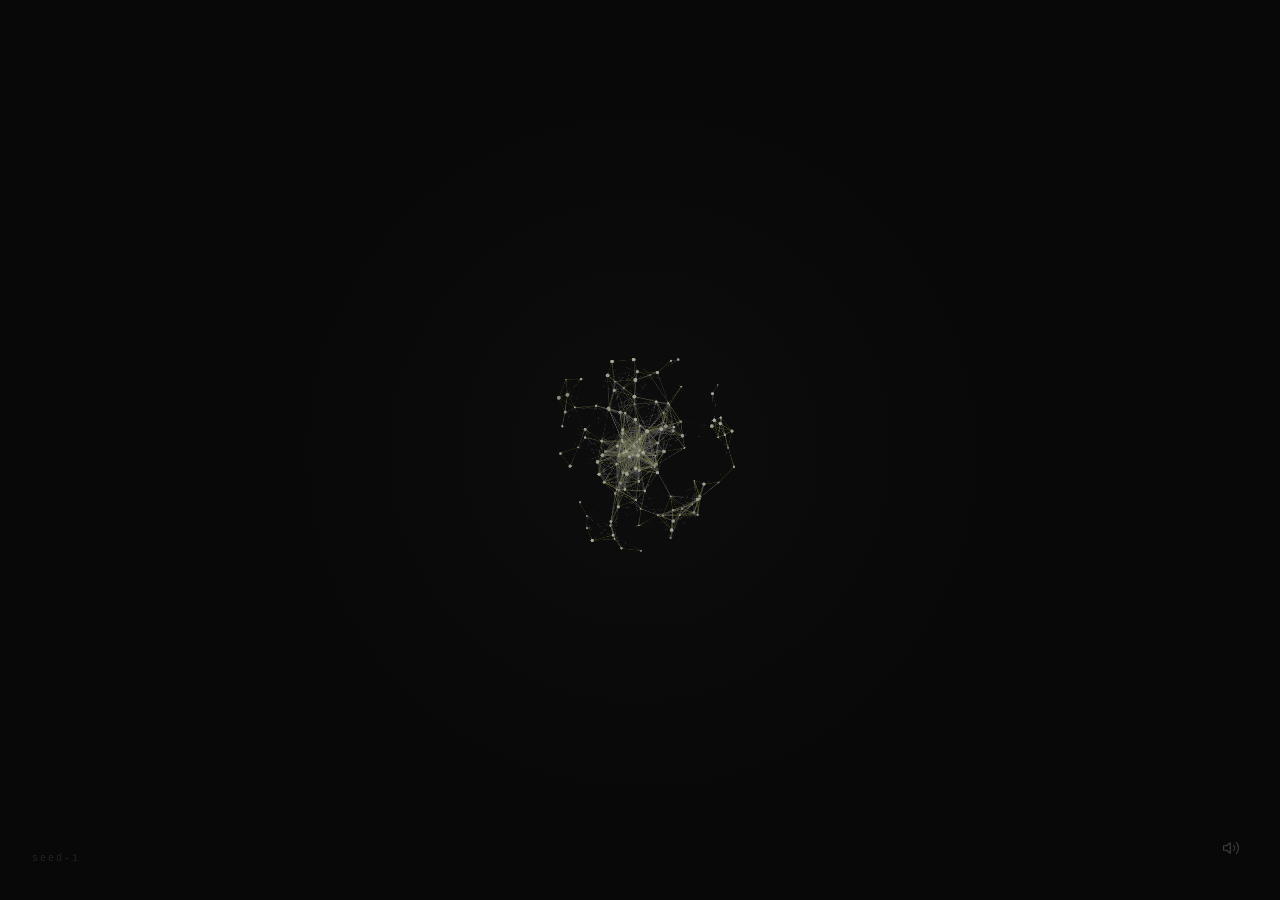
==== commit 33f8b43c: "Update index.html audio filename" ====
--- a/seed-1/experience/index.html
+++ b/seed-1/experience/index.html
@@ -95,7 +95,7 @@
   '../../sounds/a_breathing_forest_1.mp3',
   '../../sounds/a_breathing_forest_2.mp3',
   '../../sounds/a_breathing_forest_3.mp3',
-  '../../sounds/Caterpillars_dreaming_of_butterflies_during_the_winter_____2.mp3',
+  '../../sounds/Caterpillars_dreaming_of_butterflies_during_the_winter_2.mp3',
   '../../sounds/leaves_falling_quietly_1.mp3',
   '../../sounds/rocks_crumbling_and_freezing_1.mp3',
   '../../sounds/trees_communicating_1.mp3',
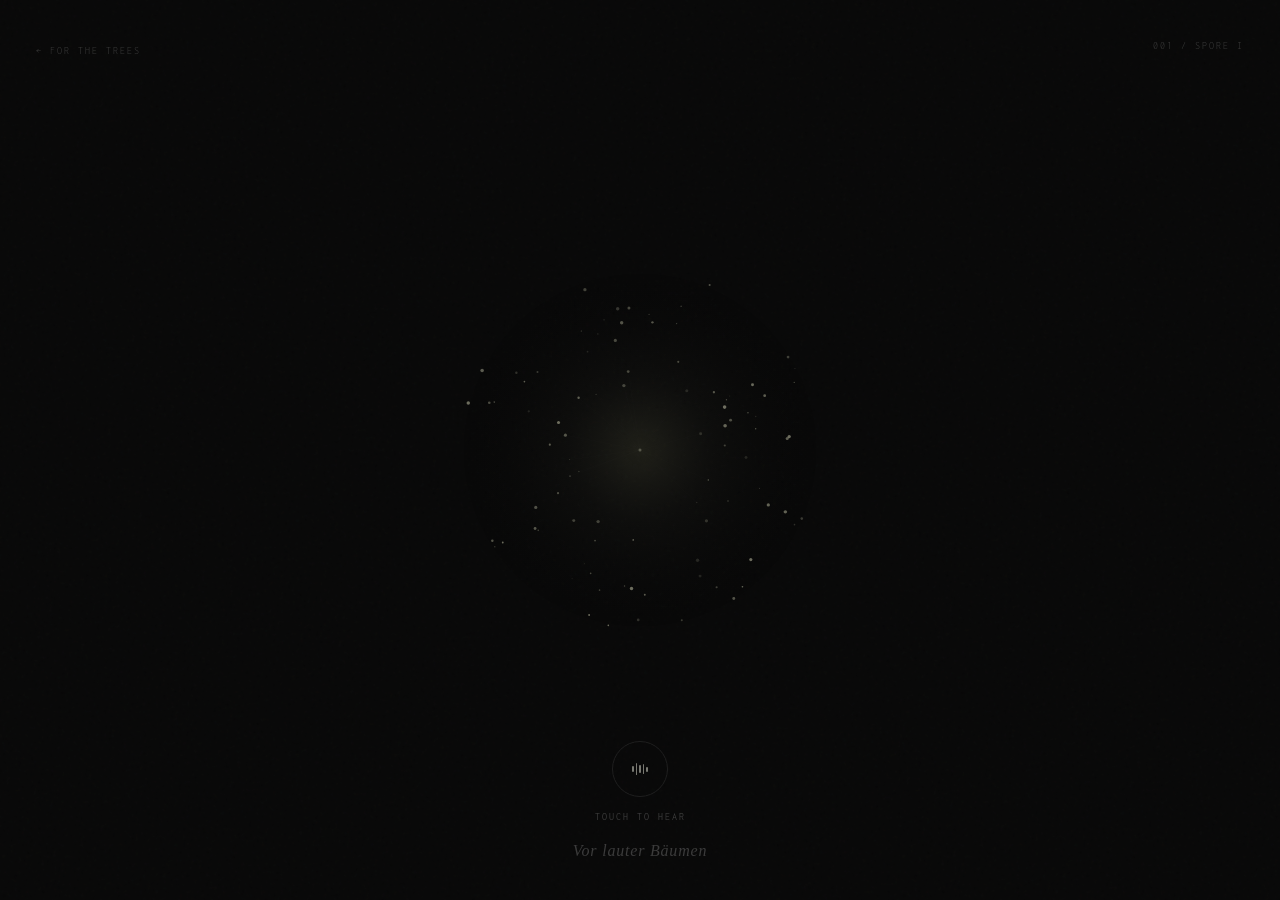
==== commit 8785fb3f: "Update index.html new old version with sound" ====
--- a/seed-1/experience/index.html
+++ b/seed-1/experience/index.html
@@ -1,97 +1,410 @@
 <!DOCTYPE html>
-<html lang="en">
+<html lang="de">
 <head>
   <meta charset="UTF-8" />
-  <meta name="viewport" content="width=device-width, initial-scale=1.0, user-scalable=no" />
-  <title>seed-1</title>
+  <meta name="viewport" content="width=device-width, initial-scale=1.0" />
+  <title>Spore I — For the Trees</title>
+  <link rel="preconnect" href="https://fonts.googleapis.com">
+  <link href="https://fonts.googleapis.com/css2?family=IM+Fell+English:ital@0;1&family=Inconsolata:wght@300;400&display=swap" rel="stylesheet">
   <style>
+    :root {
+      --black: #080808;
+      --border: #1e1e1e;
+      --text-dim: #3a3a3a;
+      --text-mid: #777770;
+      --text: #c8c8c0;
+      --text-bright: #e8e8e0;
+      --accent: #a8a890;
+    }
+
     * { margin: 0; padding: 0; box-sizing: border-box; }
 
     html, body {
-      width: 100%;
+      background: var(--black);
+      color: var(--text);
+      font-family: 'Inconsolata', monospace;
+      font-weight: 300;
       height: 100%;
-      background: #080808;
       overflow: hidden;
-    }
-
-    canvas {
-      display: block;
+      user-select: none;
+    }
+
+    body::after {
+      content: '';
       position: fixed;
       inset: 0;
-    }
-
-    #ui {
+      background-image: url("data:image/svg+xml,%3Csvg viewBox='0 0 256 256' xmlns='http://www.w3.org/2000/svg'%3E%3Cfilter id='noise'%3E%3CfeTurbulence type='fractalNoise' baseFrequency='0.9' numOctaves='4' stitchTiles='stitch'/%3E%3C/filter%3E%3Crect width='100%25' height='100%25' filter='url(%23noise)' opacity='0.04'/%3E%3C/svg%3E");
+      pointer-events: none;
+      z-index: 100;
+      opacity: 0.5;
+    }
+
+    canvas {
       position: fixed;
       inset: 0;
+      display: block;
+    }
+
+    .ui {
+      position: fixed;
+      inset: 0;
+      z-index: 10;
+      display: flex;
+      flex-direction: column;
+      justify-content: space-between;
+      padding: 40px 36px;
       pointer-events: none;
-      z-index: 10;
-    }
-
-    #mute-btn {
-      position: absolute;
-      bottom: 32px;
-      right: 32px;
+    }
+
+    .ui-top {
+      display: flex;
+      justify-content: space-between;
+      align-items: flex-start;
+    }
+
+    .ui-nav { pointer-events: all; }
+
+    .ui-nav a {
+      font-size: 10px;
+      letter-spacing: 0.2em;
+      text-transform: uppercase;
+      color: var(--text-dim);
+      text-decoration: none;
+      transition: color 0.3s;
+    }
+
+    .ui-nav a:hover { color: var(--text); }
+
+    .piece-id {
+      font-size: 10px;
+      letter-spacing: 0.2em;
+      text-transform: uppercase;
+      color: var(--text-dim);
+    }
+
+    .ui-bottom {
+      display: flex;
+      flex-direction: column;
+      align-items: center;
+      gap: 20px;
+    }
+
+    .sound-btn {
       pointer-events: all;
       cursor: pointer;
+      display: flex;
+      flex-direction: column;
+      align-items: center;
+      gap: 14px;
       background: none;
       border: none;
-      padding: 8px;
-      opacity: 0.28;
-      transition: opacity 0.4s;
-    }
-
-    #mute-btn:hover { opacity: 0.6; }
-
-    #mute-btn svg {
-      width: 18px;
-      height: 18px;
-      fill: none;
-      stroke: #c8c8c0;
-      stroke-width: 1.5;
-      stroke-linecap: round;
-      stroke-linejoin: round;
-    }
-
-    #seed-label {
+      color: inherit;
+      font-family: inherit;
+      transition: opacity 0.3s;
+    }
+
+    .sound-btn:hover { opacity: 0.7; }
+
+    .sound-ring {
+      width: 56px;
+      height: 56px;
+      border-radius: 50%;
+      border: 1px solid var(--border);
+      display: flex;
+      align-items: center;
+      justify-content: center;
+      position: relative;
+      transition: border-color 0.4s;
+    }
+
+    .sound-ring.playing { border-color: var(--accent); }
+
+    .sound-ring.playing .pulse { animation: pulse 2s ease-in-out infinite; }
+
+    .pulse {
       position: absolute;
-      bottom: 36px;
-      left: 32px;
-      font-family: 'Courier New', monospace;
+      inset: -8px;
+      border-radius: 50%;
+      border: 1px solid var(--accent);
+      opacity: 0;
+    }
+
+    @keyframes pulse {
+      0%   { transform: scale(1);   opacity: 0.5; }
+      100% { transform: scale(1.5); opacity: 0; }
+    }
+
+    .sound-icon {
+      width: 16px;
+      height: 16px;
+      display: flex;
+      align-items: center;
+      justify-content: center;
+      gap: 2px;
+    }
+
+    .sound-bar {
+      width: 2px;
+      background: var(--text-mid);
+      border-radius: 1px;
+    }
+
+    .b1 { height: 6px; }
+    .b2 { height: 12px; }
+    .b3 { height: 8px; }
+    .b4 { height: 10px; }
+    .b5 { height: 5px; }
+
+    .sound-ring.playing .b1 { animation: bar 0.8s ease-in-out infinite alternate; }
+    .sound-ring.playing .b2 { animation: bar 0.6s ease-in-out infinite alternate 0.1s; }
+    .sound-ring.playing .b3 { animation: bar 1s ease-in-out infinite alternate 0.2s; }
+    .sound-ring.playing .b4 { animation: bar 0.7s ease-in-out infinite alternate 0.05s; }
+    .sound-ring.playing .b5 { animation: bar 0.9s ease-in-out infinite alternate 0.15s; }
+
+    @keyframes bar {
+      from { transform: scaleY(0.3); }
+      to   { transform: scaleY(1.8); }
+    }
+
+    .sound-label {
       font-size: 10px;
       letter-spacing: 0.2em;
-      color: #242422;
-      text-transform: lowercase;
+      text-transform: uppercase;
+      color: var(--text-dim);
+    }
+
+    .piece-title {
+      font-family: 'IM Fell English', serif;
+      font-style: italic;
+      font-size: 1rem;
+      color: var(--text-dim);
+      letter-spacing: 0.05em;
+    }
+
+    #loading {
+      position: fixed;
+      inset: 0;
+      background: var(--black);
+      z-index: 50;
+      display: flex;
+      align-items: center;
+      justify-content: center;
+      transition: opacity 0.8s ease;
+    }
+
+    #loading.hidden {
+      opacity: 0;
+      pointer-events: none;
+    }
+
+    .loading-text {
+      font-size: 10px;
+      letter-spacing: 0.3em;
+      text-transform: uppercase;
+      color: var(--text-dim);
+      animation: breathe 2s ease-in-out infinite;
+    }
+
+    @keyframes breathe {
+      0%, 100% { opacity: 0.3; }
+      50%       { opacity: 0.8; }
     }
   </style>
 </head>
 <body>
 
+<div id="loading"><p class="loading-text">…</p></div>
+
 <canvas id="c"></canvas>
 
-<div id="ui">
-  <button id="mute-btn" aria-label="Toggle sound">
-    <svg id="icon-sound" viewBox="0 0 24 24">
-      <path d="M11 5L6 9H2v6h4l5 4V5z"/>
-      <path d="M19.07 4.93a10 10 0 0 1 0 14.14"/>
-      <path d="M15.54 8.46a5 5 0 0 1 0 7.07"/>
-    </svg>
-    <svg id="icon-mute" viewBox="0 0 24 24" style="display:none">
-      <path d="M11 5L6 9H2v6h4l5 4V5z"/>
-      <line x1="23" y1="9" x2="17" y2="15"/>
-      <line x1="17" y1="9" x2="23" y2="15"/>
-    </svg>
-  </button>
-  <span id="seed-label">seed-1</span>
+<div class="ui">
+  <div class="ui-top">
+    <div class="ui-nav">
+      <a href="../index.html">← For the Trees</a>
+    </div>
+    <div class="piece-id">001 / Spore I</div>
+  </div>
+
+  <div class="ui-bottom">
+    <button class="sound-btn" id="soundBtn" aria-label="Play sound">
+      <div class="sound-ring" id="soundRing">
+        <div class="pulse"></div>
+        <div class="sound-icon">
+          <div class="sound-bar b1"></div>
+          <div class="sound-bar b2"></div>
+          <div class="sound-bar b3"></div>
+          <div class="sound-bar b4"></div>
+          <div class="sound-bar b5"></div>
+        </div>
+      </div>
+      <span class="sound-label" id="soundLabel">Touch to hear</span>
+    </button>
+    <p class="piece-title">Vor lauter Bäumen</p>
+  </div>
 </div>
 
 <script>
-// ─────────────────────────────────────────────────────────────────────────────
-// CONFIGURATION — change these per pendant
-// ─────────────────────────────────────────────────────────────────────────────
-
-const SEED_STRING = 'seed-1';
-
-const SOUND_FILES = [
+const canvas = document.getElementById('c');
+const ctx    = canvas.getContext('2d');
+
+let W, H, cx, cy, mouse = { x: -9999, y: -9999, active: false };
+let bodies = [];
+let time = 0;
+
+function resize() {
+  W = canvas.width  = window.innerWidth;
+  H = canvas.height = window.innerHeight;
+  cx = W / 2; cy = H / 2;
+}
+
+class Body {
+  constructor() {
+    const angle  = Math.random() * Math.PI * 2;
+    const radius = 60 + Math.random() * 120;
+    this.ox = cx + Math.cos(angle) * radius;
+    this.oy = cy + Math.sin(angle) * radius;
+    this.x  = this.ox;
+    this.y  = this.oy;
+    this.vx = 0;
+    this.vy = 0;
+    this.r  = Math.random() * 1.4 + 0.4;
+    this.alpha = Math.random() * 0.5 + 0.15;
+    this.orbitSpeed = (Math.random() - 0.5) * 0.0006;
+    this.orbitAngle = angle;
+    this.orbitR     = radius;
+    this.phase      = Math.random() * Math.PI * 2;
+    this.breatheAmp = Math.random() * 4 + 1;
+    this.breatheSpd = Math.random() * 0.008 + 0.004;
+  }
+
+  update() {
+    this.orbitAngle += this.orbitSpeed;
+    const breathe = Math.sin(time * this.breatheSpd + this.phase) * this.breatheAmp;
+    this.ox = cx + Math.cos(this.orbitAngle) * (this.orbitR + breathe);
+    this.oy = cy + Math.sin(this.orbitAngle) * (this.orbitR + breathe);
+
+    const kSpring = 0.018;
+    const dx = this.ox - this.x;
+    const dy = this.oy - this.y;
+    this.vx += dx * kSpring;
+    this.vy += dy * kSpring;
+
+    if (mouse.active) {
+      const mx = mouse.x - this.x;
+      const my = mouse.y - this.y;
+      const dist = Math.sqrt(mx * mx + my * my);
+      const repelRadius = 140;
+      if (dist < repelRadius && dist > 0) {
+        const force = (1 - dist / repelRadius) * 3.5;
+        this.vx -= (mx / dist) * force;
+        this.vy -= (my / dist) * force;
+      }
+    }
+
+    this.vx *= 0.88;
+    this.vy *= 0.88;
+    this.x += this.vx;
+    this.y += this.vy;
+  }
+
+  draw() {
+    ctx.beginPath();
+    ctx.arc(this.x, this.y, this.r, 0, Math.PI * 2);
+    ctx.fillStyle = `rgba(168, 168, 144, ${this.alpha})`;
+    ctx.fill();
+  }
+}
+
+function drawCore() {
+  const pulse = Math.sin(time * 0.012) * 0.04 + 0.12;
+  const grad  = ctx.createRadialGradient(cx, cy, 0, cx, cy, 180);
+  grad.addColorStop(0,   `rgba(168, 168, 120, ${pulse})`);
+  grad.addColorStop(0.4, `rgba(100, 100, 80,  ${pulse * 0.4})`);
+  grad.addColorStop(1,   'rgba(0,0,0,0)');
+  ctx.beginPath();
+  ctx.arc(cx, cy, 180, 0, Math.PI * 2);
+  ctx.fillStyle = grad;
+  ctx.fill();
+
+  ctx.beginPath();
+  ctx.arc(cx, cy, 1.5, 0, Math.PI * 2);
+  ctx.fillStyle = `rgba(168, 168, 144, 0.4)`;
+  ctx.fill();
+}
+
+function drawConnections() {
+  const threshold = 80;
+  for (let i = 0; i < bodies.length; i++) {
+    const a = bodies[i];
+    const da = Math.hypot(a.x - cx, a.y - cy);
+    if (da < threshold * 1.5) {
+      const alpha = (1 - da / (threshold * 2)) * 0.06;
+      ctx.beginPath();
+      ctx.moveTo(cx, cy);
+      ctx.lineTo(a.x, a.y);
+      ctx.strokeStyle = `rgba(168,168,144,${alpha})`;
+      ctx.lineWidth   = 0.4;
+      ctx.stroke();
+    }
+    for (let j = i + 1; j < bodies.length; j++) {
+      const b = bodies[j];
+      const d = Math.hypot(a.x - b.x, a.y - b.y);
+      if (d < threshold) {
+        const alpha = (1 - d / threshold) * 0.04;
+        ctx.beginPath();
+        ctx.moveTo(a.x, a.y);
+        ctx.lineTo(b.x, b.y);
+        ctx.strokeStyle = `rgba(168,168,144,${alpha})`;
+        ctx.lineWidth   = 0.3;
+        ctx.stroke();
+      }
+    }
+  }
+}
+
+function loop() {
+  time++;
+  ctx.clearRect(0, 0, W, H);
+  drawCore();
+  drawConnections();
+  bodies.forEach(b => { b.update(); b.draw(); });
+  requestAnimationFrame(loop);
+}
+
+function init() {
+  resize();
+  bodies = Array.from({ length: 90 }, () => new Body());
+  loop();
+  setTimeout(() => {
+    document.getElementById('loading').classList.add('hidden');
+  }, 600);
+}
+
+window.addEventListener('resize', () => {
+  resize();
+  bodies.forEach(b => {
+    const angle = Math.random() * Math.PI * 2;
+    b.orbitAngle = angle;
+    b.ox = cx + Math.cos(angle) * b.orbitR;
+    b.oy = cy + Math.sin(angle) * b.orbitR;
+  });
+});
+
+canvas.addEventListener('mousemove', e => {
+  mouse.x = e.clientX; mouse.y = e.clientY; mouse.active = true;
+});
+canvas.addEventListener('mouseleave', () => { mouse.active = false; });
+canvas.addEventListener('touchmove', e => {
+  e.preventDefault();
+  mouse.x = e.touches[0].clientX;
+  mouse.y = e.touches[0].clientY;
+  mouse.active = true;
+}, { passive: false });
+canvas.addEventListener('touchend', () => { mouse.active = false; });
+
+// ─── Audio ────────────────────────────────────────────────────────────────────
+
+const SOUNDS = [
   '../../sounds/a_breathing_forest_1.mp3',
   '../../sounds/a_breathing_forest_2.mp3',
   '../../sounds/a_breathing_forest_3.mp3',
@@ -101,253 +414,56 @@
   '../../sounds/trees_communicating_1.mp3',
 ];
 
-// ─────────────────────────────────────────────────────────────────────────────
-// SEED HASH
-// Converts the seed string into a stable integer.
-// Same string always produces the same visual character.
-// ─────────────────────────────────────────────────────────────────────────────
-
-function hashString(str) {
-  let h = 0;
-  for (let i = 0; i < str.length; i++) {
-    h = Math.imul(31, h) + str.charCodeAt(i) | 0;
-  }
-  return Math.abs(h);
-}
-
-const SEED_INT = hashString(SEED_STRING);
-
-// Seeded pseudo-random generator — gives stable values from the seed
-// without affecting Math.random() used elsewhere
-function seededRandom(seed) {
-  let s = seed;
-  return function() {
-    s = (s * 1664525 + 1013904223) & 0xffffffff;
-    return (s >>> 0) / 0xffffffff;
-  };
-}
-
-const rng = seededRandom(SEED_INT);
-function sr(min, max) { return min + rng() * (max - min); }
-
-// ─────────────────────────────────────────────────────────────────────────────
-// TIME-BASED PHASE
-// Animation runs on a 20-minute cycle — each visit catches it mid-flow
-// ─────────────────────────────────────────────────────────────────────────────
-
-const CYCLE_MS   = 20 * 60 * 1000;
-const TIME_PHASE = (Date.now() % CYCLE_MS) / CYCLE_MS; // 0.0 → 1.0
-
-// ─────────────────────────────────────────────────────────────────────────────
-// PARAMETERS — derived from seed, stable per pendant
-// ─────────────────────────────────────────────────────────────────────────────
-
-const PARAMS = {
-  particleCount:  Math.floor(sr(60, 140)),   // how many particles
-  orbitSpread:    sr(80, 200),               // how wide the cluster spreads
-  driftSpeed:     sr(0.00008, 0.00018),      // how fast particles drift (very slow)
-  breatheAmp:     sr(6, 18),                 // how much the cluster breathes in/out
-  breathePeriod:  sr(0.0004, 0.0009),        // speed of breathing
-  connectionDist: sr(55, 100),               // max distance for faint connection lines
-  glowRadius:     sr(0.55, 0.85),            // size of central backlight
-  glowBrightness: sr(22, 34),               // max brightness of central glow (0-255)
-};
-
-// ─────────────────────────────────────────────────────────────────────────────
-// CANVAS SETUP
-// ─────────────────────────────────────────────────────────────────────────────
-
-const canvas = document.getElementById('c');
-const ctx    = canvas.getContext('2d');
-let W, H, cx, cy;
-
-function resize() {
-  W = canvas.width  = window.innerWidth;
-  H = canvas.height = window.innerHeight;
-  cx = W / 2;
-  cy = H / 2;
-}
-
-resize();
-window.addEventListener('resize', () => { resize(); drawBacklight(); });
-
-// ─────────────────────────────────────────────────────────────────────────────
-// BACKLIGHT
-// A very soft radial glow at the centre — the particles float against this.
-// Painted once onto the canvas at startup; particles layer on top.
-// ─────────────────────────────────────────────────────────────────────────────
-
-function drawBacklight() {
-  const r    = Math.max(W, H) * PARAMS.glowRadius;
-  const maxB = PARAMS.glowBrightness;
-  const grad = ctx.createRadialGradient(cx, cy, 0, cx, cy, r);
-  grad.addColorStop(0,   `rgba(${maxB}, ${maxB}, ${maxB + 2}, 0.22)`);
-  grad.addColorStop(0.4, `rgba(${Math.floor(maxB * 0.5)}, ${Math.floor(maxB * 0.5)}, ${Math.floor(maxB * 0.5)}, 0.10)`);
-  grad.addColorStop(1,   'rgba(8, 8, 8, 0)');
-  ctx.fillStyle = grad;
-  ctx.fillRect(0, 0, W, H);
-}
-
-// Fill background and paint backlight once at start
-ctx.fillStyle = '#080808';
-ctx.fillRect(0, 0, W, H);
-drawBacklight();
-
-// ─────────────────────────────────────────────────────────────────────────────
-// PARTICLES
-// Each particle orbits a slowly drifting point near the centre.
-// No interaction — purely autonomous drift.
-// ─────────────────────────────────────────────────────────────────────────────
-
-class Particle {
-  constructor() {
-    // Stable starting angle and orbit radius — seeded so same per pendant
-    this.orbitAngle  = sr(0, Math.PI * 2);
-    this.orbitRadius = sr(10, PARAMS.orbitSpread);
-    this.orbitSpeed  = (sr(0, 1) < 0.5 ? 1 : -1) * sr(PARAMS.driftSpeed * 0.5, PARAMS.driftSpeed * 1.5);
-
-    // Breathing: each particle breathes at a slightly different phase
-    this.breathePhase = sr(0, Math.PI * 2);
-
-    // Visual properties
-    this.r     = sr(0.5, 1.8);
-    this.alpha = sr(0.08, 0.45);
-
-    // Current position (will be set each frame)
-    this.x = cx;
-    this.y = cy;
-  }
-
-  update(time) {
-    // Slowly advance orbit angle
-    this.orbitAngle += this.orbitSpeed;
-
-    // Breathe: orbit radius pulses gently over time
-    const breathe = Math.sin(time * PARAMS.breathePeriod + this.breathePhase) * PARAMS.breatheAmp;
-    const r = this.orbitRadius + breathe;
-
-    this.x = cx + Math.cos(this.orbitAngle) * r;
-    this.y = cy + Math.sin(this.orbitAngle) * r;
-  }
-
-  draw() {
-    ctx.beginPath();
-    ctx.arc(this.x, this.y, this.r, 0, Math.PI * 2);
-    ctx.fillStyle = `rgba(180, 180, 164, ${this.alpha})`;
-    ctx.fill();
-  }
-}
-
-// Initialise particles — orbit angles are offset by time phase
-// so each visit starts mid-cycle
-const particles = Array.from({ length: PARAMS.particleCount }, () => new Particle());
-
-// Pre-advance particles to the current time phase position
-const PHASE_FRAMES = TIME_PHASE * 200000;
-for (let i = 0; i < PHASE_FRAMES; i += 100) {
-  particles.forEach(p => p.update(i));
-}
-
-// ─────────────────────────────────────────────────────────────────────────────
-// CONNECTION LINES
-// Very faint lines between nearby particles — appear and dissolve
-// as particles drift closer and further apart
-// ─────────────────────────────────────────────────────────────────────────────
-
-function drawConnections() {
-  const dist = PARAMS.connectionDist;
-  for (let i = 0; i < particles.length; i++) {
-    for (let j = i + 1; j < particles.length; j++) {
-      const a = particles[i];
-      const b = particles[j];
-      const d = Math.hypot(a.x - b.x, a.y - b.y);
-      if (d < dist) {
-        const alpha = (1 - d / dist) * 0.06;
-        ctx.beginPath();
-        ctx.moveTo(a.x, a.y);
-        ctx.lineTo(b.x, b.y);
-        ctx.strokeStyle = `rgba(168, 168, 144, ${alpha})`;
-        ctx.lineWidth = 0.4;
-        ctx.stroke();
-      }
-    }
-  }
-}
-
-// ─────────────────────────────────────────────────────────────────────────────
-// ANIMATION LOOP
-// ─────────────────────────────────────────────────────────────────────────────
-
-let time = 0;
-
-function loop() {
-  // Very slow fade to background — creates long dissolving trails
-  ctx.fillStyle = 'rgba(8, 8, 8, 0.04)';
-  ctx.fillRect(0, 0, W, H);
-
-  // Occasionally repaint the backlight so it doesn't fade out completely
-  if (time % 180 === 0) drawBacklight();
-
-  drawConnections();
-  particles.forEach(p => { p.update(time); p.draw(); });
-
-  time++;
-  requestAnimationFrame(loop);
-}
-
-loop();
-
-// ─────────────────────────────────────────────────────────────────────────────
-// AUDIO
-// ─────────────────────────────────────────────────────────────────────────────
-
-let audioCtx  = null;
-let gainNode  = null;
-let isMuted   = false;
-let hasPlayed = false;
-
-async function startAudio() {
-  if (hasPlayed || SOUND_FILES.length === 0) return;
-  hasPlayed = true;
+let audioCtx = null;
+let currentSource = null;
+let isPlaying = false;
+
+const btn   = document.getElementById('soundBtn');
+const ring  = document.getElementById('soundRing');
+const label = document.getElementById('soundLabel');
+
+async function playRandomSound() {
+  if (!audioCtx) audioCtx = new (window.AudioContext || window.webkitAudioContext)();
+
+  if (isPlaying && currentSource) {
+    currentSource.stop();
+    isPlaying = false;
+    ring.classList.remove('playing');
+    label.textContent = 'Touch to hear';
+    return;
+  }
+
+  label.textContent = '…';
+  const url = SOUNDS[Math.floor(Math.random() * SOUNDS.length)];
+
   try {
-    audioCtx = new (window.AudioContext || window.webkitAudioContext)();
-    gainNode = audioCtx.createGain();
-    gainNode.connect(audioCtx.destination);
-    gainNode.gain.value = 1;
-
-    const url     = SOUND_FILES[Math.floor(Math.random() * SOUND_FILES.length)];
     const res     = await fetch(url);
-    const buf     = await res.arrayBuffer();
-    const decoded = await audioCtx.decodeAudioData(buf);
-    const source  = audioCtx.createBufferSource();
-    source.buffer = decoded;
-    source.loop   = true;
-    source.connect(gainNode);
-    source.start();
+    const buffer  = await res.arrayBuffer();
+    const decoded = await audioCtx.decodeAudioData(buffer);
+
+    currentSource = audioCtx.createBufferSource();
+    currentSource.buffer = decoded;
+    currentSource.loop   = true;
+    currentSource.connect(audioCtx.destination);
+    currentSource.start();
+    isPlaying = true;
+    ring.classList.add('playing');
+    label.textContent = 'Playing';
+
+    currentSource.onended = () => {
+      isPlaying = false;
+      ring.classList.remove('playing');
+      label.textContent = 'Touch to hear';
+    };
   } catch(e) {
-    console.info('Audio not available:', e.message);
-  }
-}
-
-startAudio();
-document.addEventListener('click',    () => startAudio(), { once: true });
-document.addEventListener('touchend', () => startAudio(), { once: true });
-
-// Mute toggle
-const muteBtn   = document.getElementById('mute-btn');
-const iconSound = document.getElementById('icon-sound');
-const iconMute  = document.getElementById('icon-mute');
-
-muteBtn.addEventListener('click', () => {
-  isMuted = !isMuted;
-  if (gainNode) {
-    gainNode.gain.cancelScheduledValues(audioCtx.currentTime);
-    gainNode.gain.linearRampToValueAtTime(isMuted ? 0 : 1, audioCtx.currentTime + 0.3);
-  }
-  iconSound.style.display = isMuted ? 'none'  : 'block';
-  iconMute.style.display  = isMuted ? 'block' : 'none';
-});
+    console.warn('Sound not available:', e);
+    label.textContent = 'Touch to hear';
+  }
+}
+
+btn.addEventListener('click', playRandomSound);
+
+init();
 </script>
-
 </body>
 </html>
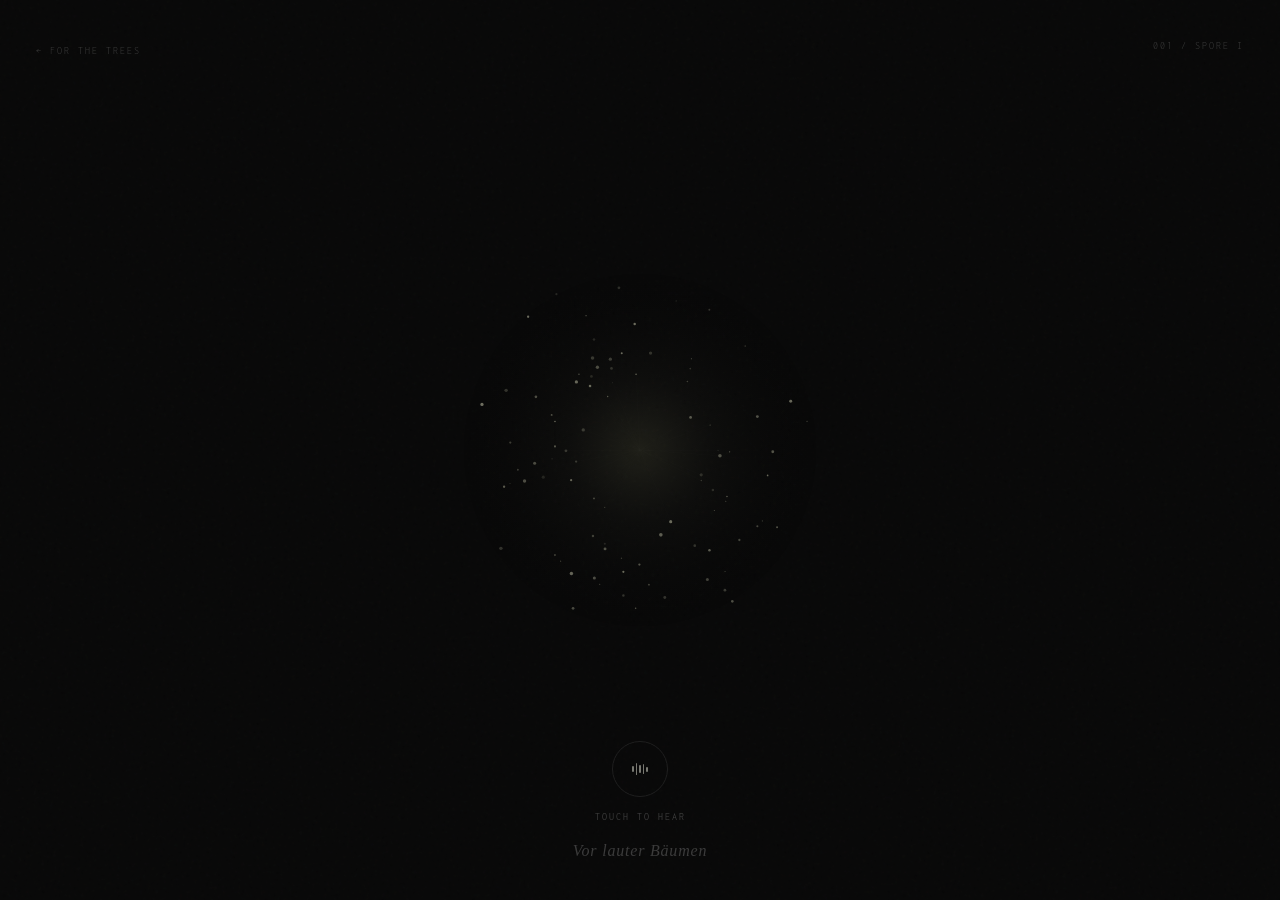
==== commit d6736cc2: "Update index.html new animation, JSON list of sounds" ====
--- a/seed-1/experience/index.html
+++ b/seed-1/experience/index.html
@@ -251,10 +251,14 @@
 let bodies = [];
 let time = 0;
 
+// Glow origin — starts at centre, drifts lazily toward mouse/touch
+let glowX, glowY;
+
 function resize() {
   W = canvas.width  = window.innerWidth;
   H = canvas.height = window.innerHeight;
   cx = W / 2; cy = H / 2;
+  if (!glowX) { glowX = cx; glowY = cy; }
 }
 
 class Body {
@@ -317,18 +321,13 @@
 
 function drawCore() {
   const pulse = Math.sin(time * 0.012) * 0.04 + 0.12;
-  const grad  = ctx.createRadialGradient(cx, cy, 0, cx, cy, 180);
+  const grad  = ctx.createRadialGradient(glowX, glowY, 0, glowX, glowY, 180);
   grad.addColorStop(0,   `rgba(168, 168, 120, ${pulse})`);
   grad.addColorStop(0.4, `rgba(100, 100, 80,  ${pulse * 0.4})`);
   grad.addColorStop(1,   'rgba(0,0,0,0)');
   ctx.beginPath();
-  ctx.arc(cx, cy, 180, 0, Math.PI * 2);
+  ctx.arc(glowX, glowY, 180, 0, Math.PI * 2);
   ctx.fillStyle = grad;
-  ctx.fill();
-
-  ctx.beginPath();
-  ctx.arc(cx, cy, 1.5, 0, Math.PI * 2);
-  ctx.fillStyle = `rgba(168, 168, 144, 0.4)`;
   ctx.fill();
 }
 
@@ -364,6 +363,13 @@
 
 function loop() {
   time++;
+
+  // Glow drifts lazily toward mouse when active, back to centre when not
+  const targetX = mouse.active ? mouse.x : cx;
+  const targetY = mouse.active ? mouse.y : cy;
+  glowX += (targetX - glowX) * 0.03;
+  glowY += (targetY - glowY) * 0.03;
+
   ctx.clearRect(0, 0, W, H);
   drawCore();
   drawConnections();
@@ -404,15 +410,12 @@
 
 // ─── Audio ────────────────────────────────────────────────────────────────────
 
-const SOUNDS = [
-  '../../sounds/a_breathing_forest_1.mp3',
-  '../../sounds/a_breathing_forest_2.mp3',
-  '../../sounds/a_breathing_forest_3.mp3',
-  '../../sounds/Caterpillars_dreaming_of_butterflies_during_the_winter_2.mp3',
-  '../../sounds/leaves_falling_quietly_1.mp3',
-  '../../sounds/rocks_crumbling_and_freezing_1.mp3',
-  '../../sounds/trees_communicating_1.mp3',
-];
+// Sound list is loaded from sounds.json — add new files there, no need to edit this page
+let SOUNDS = [];
+fetch('../../sounds/sounds.json')
+  .then(r => r.json())
+  .then(list => { SOUNDS = list; })
+  .catch(() => { console.warn('Could not load sounds.json'); });
 
 let audioCtx = null;
 let currentSource = null;
@@ -433,8 +436,11 @@
     return;
   }
 
+  if (SOUNDS.length === 0) { label.textContent = 'Touch to hear'; return; }
+
   label.textContent = '…';
-  const url = SOUNDS[Math.floor(Math.random() * SOUNDS.length)];
+  const file = SOUNDS[Math.floor(Math.random() * SOUNDS.length)];
+  const url  = `../../sounds/${file}`;
 
   try {
     const res     = await fetch(url);
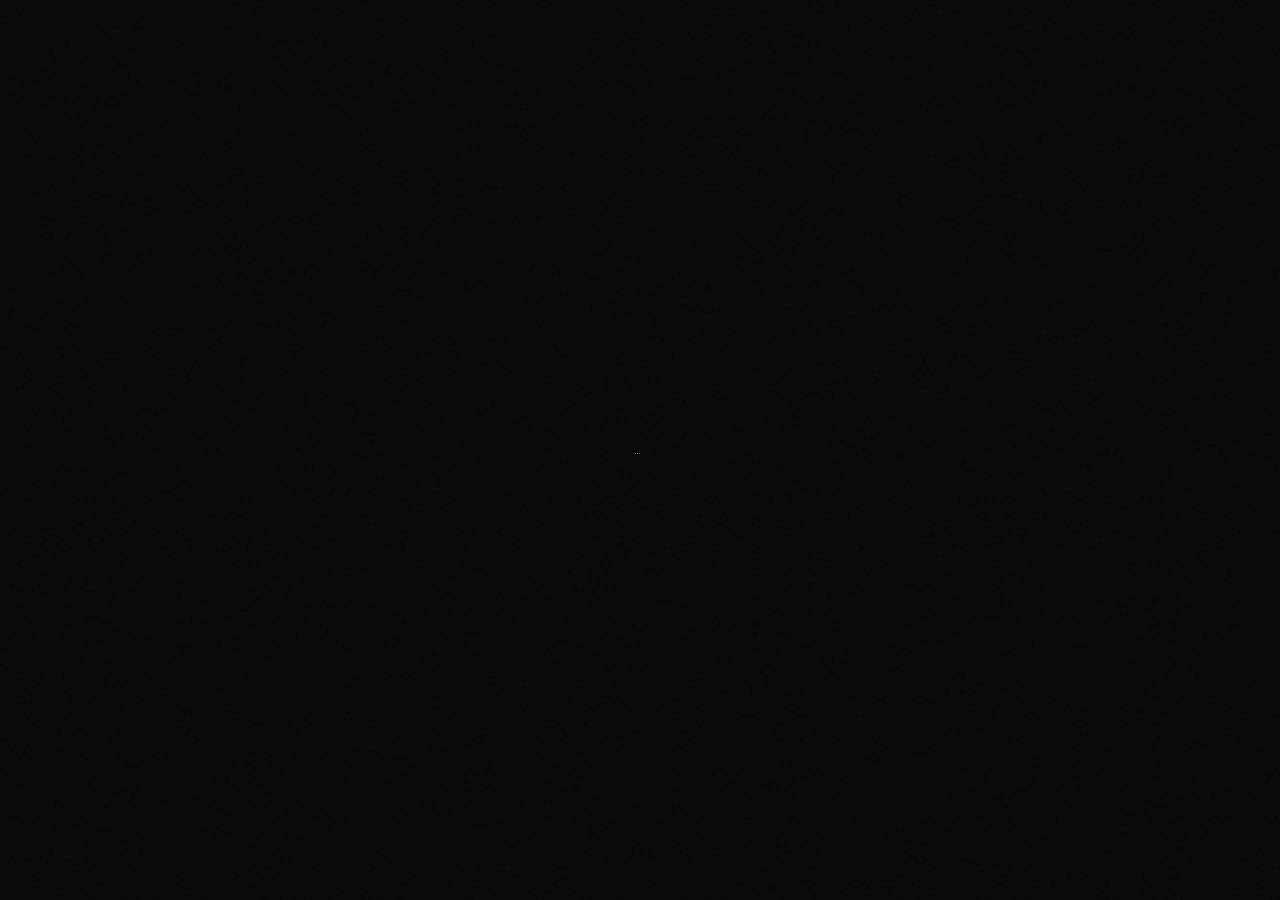
==== commit aa2121cd: "Update index.html" ====
--- a/seed-1/experience/index.html
+++ b/seed-1/experience/index.html
@@ -3,213 +3,8 @@
 <head>
   <meta charset="UTF-8" />
   <meta name="viewport" content="width=device-width, initial-scale=1.0" />
-  <title>Spore I — For the Trees</title>
-  <link rel="preconnect" href="https://fonts.googleapis.com">
-  <link href="https://fonts.googleapis.com/css2?family=IM+Fell+English:ital@0;1&family=Inconsolata:wght@300;400&display=swap" rel="stylesheet">
-  <style>
-    :root {
-      --black: #080808;
-      --border: #1e1e1e;
-      --text-dim: #3a3a3a;
-      --text-mid: #777770;
-      --text: #c8c8c0;
-      --text-bright: #e8e8e0;
-      --accent: #a8a890;
-    }
-
-    * { margin: 0; padding: 0; box-sizing: border-box; }
-
-    html, body {
-      background: var(--black);
-      color: var(--text);
-      font-family: 'Inconsolata', monospace;
-      font-weight: 300;
-      height: 100%;
-      overflow: hidden;
-      user-select: none;
-    }
-
-    body::after {
-      content: '';
-      position: fixed;
-      inset: 0;
-      background-image: url("data:image/svg+xml,%3Csvg viewBox='0 0 256 256' xmlns='http://www.w3.org/2000/svg'%3E%3Cfilter id='noise'%3E%3CfeTurbulence type='fractalNoise' baseFrequency='0.9' numOctaves='4' stitchTiles='stitch'/%3E%3C/filter%3E%3Crect width='100%25' height='100%25' filter='url(%23noise)' opacity='0.04'/%3E%3C/svg%3E");
-      pointer-events: none;
-      z-index: 100;
-      opacity: 0.5;
-    }
-
-    canvas {
-      position: fixed;
-      inset: 0;
-      display: block;
-    }
-
-    .ui {
-      position: fixed;
-      inset: 0;
-      z-index: 10;
-      display: flex;
-      flex-direction: column;
-      justify-content: space-between;
-      padding: 40px 36px;
-      pointer-events: none;
-    }
-
-    .ui-top {
-      display: flex;
-      justify-content: space-between;
-      align-items: flex-start;
-    }
-
-    .ui-nav { pointer-events: all; }
-
-    .ui-nav a {
-      font-size: 10px;
-      letter-spacing: 0.2em;
-      text-transform: uppercase;
-      color: var(--text-dim);
-      text-decoration: none;
-      transition: color 0.3s;
-    }
-
-    .ui-nav a:hover { color: var(--text); }
-
-    .piece-id {
-      font-size: 10px;
-      letter-spacing: 0.2em;
-      text-transform: uppercase;
-      color: var(--text-dim);
-    }
-
-    .ui-bottom {
-      display: flex;
-      flex-direction: column;
-      align-items: center;
-      gap: 20px;
-    }
-
-    .sound-btn {
-      pointer-events: all;
-      cursor: pointer;
-      display: flex;
-      flex-direction: column;
-      align-items: center;
-      gap: 14px;
-      background: none;
-      border: none;
-      color: inherit;
-      font-family: inherit;
-      transition: opacity 0.3s;
-    }
-
-    .sound-btn:hover { opacity: 0.7; }
-
-    .sound-ring {
-      width: 56px;
-      height: 56px;
-      border-radius: 50%;
-      border: 1px solid var(--border);
-      display: flex;
-      align-items: center;
-      justify-content: center;
-      position: relative;
-      transition: border-color 0.4s;
-    }
-
-    .sound-ring.playing { border-color: var(--accent); }
-
-    .sound-ring.playing .pulse { animation: pulse 2s ease-in-out infinite; }
-
-    .pulse {
-      position: absolute;
-      inset: -8px;
-      border-radius: 50%;
-      border: 1px solid var(--accent);
-      opacity: 0;
-    }
-
-    @keyframes pulse {
-      0%   { transform: scale(1);   opacity: 0.5; }
-      100% { transform: scale(1.5); opacity: 0; }
-    }
-
-    .sound-icon {
-      width: 16px;
-      height: 16px;
-      display: flex;
-      align-items: center;
-      justify-content: center;
-      gap: 2px;
-    }
-
-    .sound-bar {
-      width: 2px;
-      background: var(--text-mid);
-      border-radius: 1px;
-    }
-
-    .b1 { height: 6px; }
-    .b2 { height: 12px; }
-    .b3 { height: 8px; }
-    .b4 { height: 10px; }
-    .b5 { height: 5px; }
-
-    .sound-ring.playing .b1 { animation: bar 0.8s ease-in-out infinite alternate; }
-    .sound-ring.playing .b2 { animation: bar 0.6s ease-in-out infinite alternate 0.1s; }
-    .sound-ring.playing .b3 { animation: bar 1s ease-in-out infinite alternate 0.2s; }
-    .sound-ring.playing .b4 { animation: bar 0.7s ease-in-out infinite alternate 0.05s; }
-    .sound-ring.playing .b5 { animation: bar 0.9s ease-in-out infinite alternate 0.15s; }
-
-    @keyframes bar {
-      from { transform: scaleY(0.3); }
-      to   { transform: scaleY(1.8); }
-    }
-
-    .sound-label {
-      font-size: 10px;
-      letter-spacing: 0.2em;
-      text-transform: uppercase;
-      color: var(--text-dim);
-    }
-
-    .piece-title {
-      font-family: 'IM Fell English', serif;
-      font-style: italic;
-      font-size: 1rem;
-      color: var(--text-dim);
-      letter-spacing: 0.05em;
-    }
-
-    #loading {
-      position: fixed;
-      inset: 0;
-      background: var(--black);
-      z-index: 50;
-      display: flex;
-      align-items: center;
-      justify-content: center;
-      transition: opacity 0.8s ease;
-    }
-
-    #loading.hidden {
-      opacity: 0;
-      pointer-events: none;
-    }
-
-    .loading-text {
-      font-size: 10px;
-      letter-spacing: 0.3em;
-      text-transform: uppercase;
-      color: var(--text-dim);
-      animation: breathe 2s ease-in-out infinite;
-    }
-
-    @keyframes breathe {
-      0%, 100% { opacity: 0.3; }
-      50%       { opacity: 0.8; }
-    }
-  </style>
+  <title>seed-1</title>
+  <link rel="stylesheet" href="../../shared/style.css" />
 </head>
 <body>
 
@@ -220,16 +15,13 @@
 <div class="ui">
   <div class="ui-top">
     <div class="ui-nav">
-      <a href="../index.html">← For the Trees</a>
+      <a href="../../index.html">Vor lauter Bäumen</a>
     </div>
-    <div class="piece-id">001 / Spore I</div>
   </div>
-
   <div class="ui-bottom">
-    <button class="sound-btn" id="soundBtn" aria-label="Play sound">
+    <button class="sound-btn" id="soundBtn" aria-label="Touch to hear">
       <div class="sound-ring" id="soundRing">
-        <div class="pulse"></div>
-        <div class="sound-icon">
+        <div class="sound-bars">
           <div class="sound-bar b1"></div>
           <div class="sound-bar b2"></div>
           <div class="sound-bar b3"></div>
@@ -239,237 +31,14 @@
       </div>
       <span class="sound-label" id="soundLabel">Touch to hear</span>
     </button>
-    <p class="piece-title">Vor lauter Bäumen</p>
+    <p class="seed-id" id="seedId"></p>
   </div>
 </div>
 
 <script>
-const canvas = document.getElementById('c');
-const ctx    = canvas.getContext('2d');
+  const SEED_STRING = 'seed-1';
+</script>
+<script src="../../shared/experience.js"></script>
 
-let W, H, cx, cy, mouse = { x: -9999, y: -9999, active: false };
-let bodies = [];
-let time = 0;
-
-// Glow origin — starts at centre, drifts lazily toward mouse/touch
-let glowX, glowY;
-
-function resize() {
-  W = canvas.width  = window.innerWidth;
-  H = canvas.height = window.innerHeight;
-  cx = W / 2; cy = H / 2;
-  if (!glowX) { glowX = cx; glowY = cy; }
-}
-
-class Body {
-  constructor() {
-    const angle  = Math.random() * Math.PI * 2;
-    const radius = 60 + Math.random() * 120;
-    this.ox = cx + Math.cos(angle) * radius;
-    this.oy = cy + Math.sin(angle) * radius;
-    this.x  = this.ox;
-    this.y  = this.oy;
-    this.vx = 0;
-    this.vy = 0;
-    this.r  = Math.random() * 1.4 + 0.4;
-    this.alpha = Math.random() * 0.5 + 0.15;
-    this.orbitSpeed = (Math.random() - 0.5) * 0.0006;
-    this.orbitAngle = angle;
-    this.orbitR     = radius;
-    this.phase      = Math.random() * Math.PI * 2;
-    this.breatheAmp = Math.random() * 4 + 1;
-    this.breatheSpd = Math.random() * 0.008 + 0.004;
-  }
-
-  update() {
-    this.orbitAngle += this.orbitSpeed;
-    const breathe = Math.sin(time * this.breatheSpd + this.phase) * this.breatheAmp;
-    this.ox = cx + Math.cos(this.orbitAngle) * (this.orbitR + breathe);
-    this.oy = cy + Math.sin(this.orbitAngle) * (this.orbitR + breathe);
-
-    const kSpring = 0.018;
-    const dx = this.ox - this.x;
-    const dy = this.oy - this.y;
-    this.vx += dx * kSpring;
-    this.vy += dy * kSpring;
-
-    if (mouse.active) {
-      const mx = mouse.x - this.x;
-      const my = mouse.y - this.y;
-      const dist = Math.sqrt(mx * mx + my * my);
-      const repelRadius = 140;
-      if (dist < repelRadius && dist > 0) {
-        const force = (1 - dist / repelRadius) * 3.5;
-        this.vx -= (mx / dist) * force;
-        this.vy -= (my / dist) * force;
-      }
-    }
-
-    this.vx *= 0.88;
-    this.vy *= 0.88;
-    this.x += this.vx;
-    this.y += this.vy;
-  }
-
-  draw() {
-    ctx.beginPath();
-    ctx.arc(this.x, this.y, this.r, 0, Math.PI * 2);
-    ctx.fillStyle = `rgba(168, 168, 144, ${this.alpha})`;
-    ctx.fill();
-  }
-}
-
-function drawCore() {
-  const pulse = Math.sin(time * 0.012) * 0.04 + 0.12;
-  const grad  = ctx.createRadialGradient(glowX, glowY, 0, glowX, glowY, 180);
-  grad.addColorStop(0,   `rgba(168, 168, 120, ${pulse})`);
-  grad.addColorStop(0.4, `rgba(100, 100, 80,  ${pulse * 0.4})`);
-  grad.addColorStop(1,   'rgba(0,0,0,0)');
-  ctx.beginPath();
-  ctx.arc(glowX, glowY, 180, 0, Math.PI * 2);
-  ctx.fillStyle = grad;
-  ctx.fill();
-}
-
-function drawConnections() {
-  const threshold = 80;
-  for (let i = 0; i < bodies.length; i++) {
-    const a = bodies[i];
-    const da = Math.hypot(a.x - cx, a.y - cy);
-    if (da < threshold * 1.5) {
-      const alpha = (1 - da / (threshold * 2)) * 0.06;
-      ctx.beginPath();
-      ctx.moveTo(cx, cy);
-      ctx.lineTo(a.x, a.y);
-      ctx.strokeStyle = `rgba(168,168,144,${alpha})`;
-      ctx.lineWidth   = 0.4;
-      ctx.stroke();
-    }
-    for (let j = i + 1; j < bodies.length; j++) {
-      const b = bodies[j];
-      const d = Math.hypot(a.x - b.x, a.y - b.y);
-      if (d < threshold) {
-        const alpha = (1 - d / threshold) * 0.04;
-        ctx.beginPath();
-        ctx.moveTo(a.x, a.y);
-        ctx.lineTo(b.x, b.y);
-        ctx.strokeStyle = `rgba(168,168,144,${alpha})`;
-        ctx.lineWidth   = 0.3;
-        ctx.stroke();
-      }
-    }
-  }
-}
-
-function loop() {
-  time++;
-
-  // Glow drifts lazily toward mouse when active, back to centre when not
-  const targetX = mouse.active ? mouse.x : cx;
-  const targetY = mouse.active ? mouse.y : cy;
-  glowX += (targetX - glowX) * 0.03;
-  glowY += (targetY - glowY) * 0.03;
-
-  ctx.clearRect(0, 0, W, H);
-  drawCore();
-  drawConnections();
-  bodies.forEach(b => { b.update(); b.draw(); });
-  requestAnimationFrame(loop);
-}
-
-function init() {
-  resize();
-  bodies = Array.from({ length: 90 }, () => new Body());
-  loop();
-  setTimeout(() => {
-    document.getElementById('loading').classList.add('hidden');
-  }, 600);
-}
-
-window.addEventListener('resize', () => {
-  resize();
-  bodies.forEach(b => {
-    const angle = Math.random() * Math.PI * 2;
-    b.orbitAngle = angle;
-    b.ox = cx + Math.cos(angle) * b.orbitR;
-    b.oy = cy + Math.sin(angle) * b.orbitR;
-  });
-});
-
-canvas.addEventListener('mousemove', e => {
-  mouse.x = e.clientX; mouse.y = e.clientY; mouse.active = true;
-});
-canvas.addEventListener('mouseleave', () => { mouse.active = false; });
-canvas.addEventListener('touchmove', e => {
-  e.preventDefault();
-  mouse.x = e.touches[0].clientX;
-  mouse.y = e.touches[0].clientY;
-  mouse.active = true;
-}, { passive: false });
-canvas.addEventListener('touchend', () => { mouse.active = false; });
-
-// ─── Audio ────────────────────────────────────────────────────────────────────
-
-// Sound list is loaded from sounds.json — add new files there, no need to edit this page
-let SOUNDS = [];
-fetch('../../sounds/sounds.json')
-  .then(r => r.json())
-  .then(list => { SOUNDS = list; })
-  .catch(() => { console.warn('Could not load sounds.json'); });
-
-let audioCtx = null;
-let currentSource = null;
-let isPlaying = false;
-
-const btn   = document.getElementById('soundBtn');
-const ring  = document.getElementById('soundRing');
-const label = document.getElementById('soundLabel');
-
-async function playRandomSound() {
-  if (!audioCtx) audioCtx = new (window.AudioContext || window.webkitAudioContext)();
-
-  if (isPlaying && currentSource) {
-    currentSource.stop();
-    isPlaying = false;
-    ring.classList.remove('playing');
-    label.textContent = 'Touch to hear';
-    return;
-  }
-
-  if (SOUNDS.length === 0) { label.textContent = 'Touch to hear'; return; }
-
-  label.textContent = '…';
-  const file = SOUNDS[Math.floor(Math.random() * SOUNDS.length)];
-  const url  = `../../sounds/${file}`;
-
-  try {
-    const res     = await fetch(url);
-    const buffer  = await res.arrayBuffer();
-    const decoded = await audioCtx.decodeAudioData(buffer);
-
-    currentSource = audioCtx.createBufferSource();
-    currentSource.buffer = decoded;
-    currentSource.loop   = true;
-    currentSource.connect(audioCtx.destination);
-    currentSource.start();
-    isPlaying = true;
-    ring.classList.add('playing');
-    label.textContent = 'Playing';
-
-    currentSource.onended = () => {
-      isPlaying = false;
-      ring.classList.remove('playing');
-      label.textContent = 'Touch to hear';
-    };
-  } catch(e) {
-    console.warn('Sound not available:', e);
-    label.textContent = 'Touch to hear';
-  }
-}
-
-btn.addEventListener('click', playRandomSound);
-
-init();
-</script>
 </body>
-</html>
+</html> 
--- a/shared/style.css
+++ b/shared/style.css
@@ -0,0 +1,201 @@
+/* ─────────────────────────────────────────────────────────────────────────────
+   Vor lauter Bäumen — shared experience styles
+   Edit this file to change appearance across all pendant pages.
+───────────────────────────────────────────────────────────────────────────── */
+
+@import url('https://fonts.googleapis.com/css2?family=IM+Fell+English:ital@0;1&family=Inconsolata:wght@300;400&display=swap');
+
+:root {
+  --black: #080808;
+  --border: #3a3a3a;
+  --text-dim: #888880;
+  --text-mid: #a8a8a0;
+  --text: #c8c8c0;
+  --text-bright: #e8e8e0;
+  --accent: #a8a890;
+}
+
+* { margin: 0; padding: 0; box-sizing: border-box; }
+
+html, body {
+  background: var(--black);
+  color: var(--text);
+  font-family: 'Inconsolata', monospace;
+  font-weight: 300;
+  height: 100%;
+  overflow: hidden;
+  user-select: none;
+}
+
+/* Grain overlay */
+body::after {
+  content: '';
+  position: fixed;
+  inset: 0;
+  background-image: url("data:image/svg+xml,%3Csvg viewBox='0 0 256 256' xmlns='http://www.w3.org/2000/svg'%3E%3Cfilter id='noise'%3E%3CfeTurbulence type='fractalNoise' baseFrequency='0.9' numOctaves='4' stitchTiles='stitch'/%3E%3C/filter%3E%3Crect width='100%25' height='100%25' filter='url(%23noise)' opacity='0.04'/%3E%3C/svg%3E");
+  pointer-events: none;
+  z-index: 100;
+  opacity: 0.5;
+}
+
+canvas {
+  position: fixed;
+  inset: 0;
+  display: block;
+}
+
+/* ── UI layout ── */
+.ui {
+  position: fixed;
+  inset: 0;
+  z-index: 10;
+  display: flex;
+  flex-direction: column;
+  justify-content: space-between;
+  padding: 40px 36px;
+  pointer-events: none;
+}
+
+.ui-top {
+  display: flex;
+  justify-content: space-between;
+  align-items: flex-start;
+}
+
+.ui-nav { pointer-events: all; }
+
+.ui-nav a {
+  font-size: 13px;
+  letter-spacing: 0.15em;
+  text-transform: uppercase;
+  color: var(--text);
+  text-decoration: none;
+  transition: color 0.3s;
+}
+
+.ui-nav a::before { content: '← '; }
+.ui-nav a:hover { color: var(--text-bright); }
+
+.ui-bottom {
+  display: flex;
+  flex-direction: column;
+  align-items: center;
+  gap: 20px;
+}
+
+/* ── Sound button ── */
+.sound-btn {
+  pointer-events: all;
+  cursor: pointer;
+  display: flex;
+  flex-direction: column;
+  align-items: center;
+  gap: 16px;
+  background: none;
+  border: none;
+  color: inherit;
+  font-family: inherit;
+  transition: opacity 0.3s;
+}
+
+.sound-btn:hover { opacity: 0.7; }
+
+.sound-ring {
+  width: 64px;
+  height: 64px;
+  border-radius: 50%;
+  border: 1px solid var(--border);
+  display: flex;
+  align-items: center;
+  justify-content: center;
+  position: relative;
+  transition: border-color 0.4s;
+  animation: ring-breathe 4.5s ease-in-out infinite;
+}
+
+@keyframes ring-breathe {
+  0%, 100% { transform: scale(0.86); }
+  50%       { transform: scale(1.04); }
+}
+
+.sound-ring.playing {
+  animation: none;
+  transform: scale(1);
+  border-color: var(--accent);
+}
+
+/* ── Sound bars — static at rest, animated when playing ── */
+.sound-bars {
+  display: flex;
+  align-items: center;
+  justify-content: center;
+  gap: 3px;
+  height: 24px;
+}
+
+.sound-bar {
+  width: 2px;
+  background: var(--text-mid);
+  border-radius: 1px;
+  transition: background 0.3s;
+}
+
+.sound-ring.playing .sound-bar { background: var(--accent); }
+
+.b1 { height: 6px; }
+.b2 { height: 12px; }
+.b3 { height: 8px; }
+.b4 { height: 10px; }
+.b5 { height: 5px; }
+
+.sound-ring.playing .b1 { animation: bar 0.8s ease-in-out infinite alternate; }
+.sound-ring.playing .b2 { animation: bar 0.6s ease-in-out infinite alternate 0.1s; }
+.sound-ring.playing .b3 { animation: bar 1.0s ease-in-out infinite alternate 0.2s; }
+.sound-ring.playing .b4 { animation: bar 0.7s ease-in-out infinite alternate 0.05s; }
+.sound-ring.playing .b5 { animation: bar 0.9s ease-in-out infinite alternate 0.15s; }
+
+@keyframes bar {
+  from { transform: scaleY(0.3); }
+  to   { transform: scaleY(1.8); }
+}
+
+.sound-label {
+  font-size: 12px;
+  letter-spacing: 0.22em;
+  text-transform: uppercase;
+  color: var(--text);
+}
+
+.seed-id {
+  font-family: 'Inconsolata', monospace;
+  font-size: 11px;
+  letter-spacing: 0.18em;
+  color: var(--text-dim);
+}
+
+/* ── Loading screen ── */
+#loading {
+  position: fixed;
+  inset: 0;
+  background: var(--black);
+  z-index: 50;
+  display: flex;
+  align-items: center;
+  justify-content: center;
+  transition: opacity 0.8s ease;
+}
+
+#loading.hidden { opacity: 0; pointer-events: none; }
+
+.loading-text {
+  font-size: 11px;
+  letter-spacing: 0.3em;
+  text-transform: uppercase;
+  color: var(--text-dim);
+  animation: breathe 2s ease-in-out infinite;
+}
+
+@keyframes breathe {
+  0%, 100% { opacity: 0.3; }
+  50%       { opacity: 0.8; }
+}
